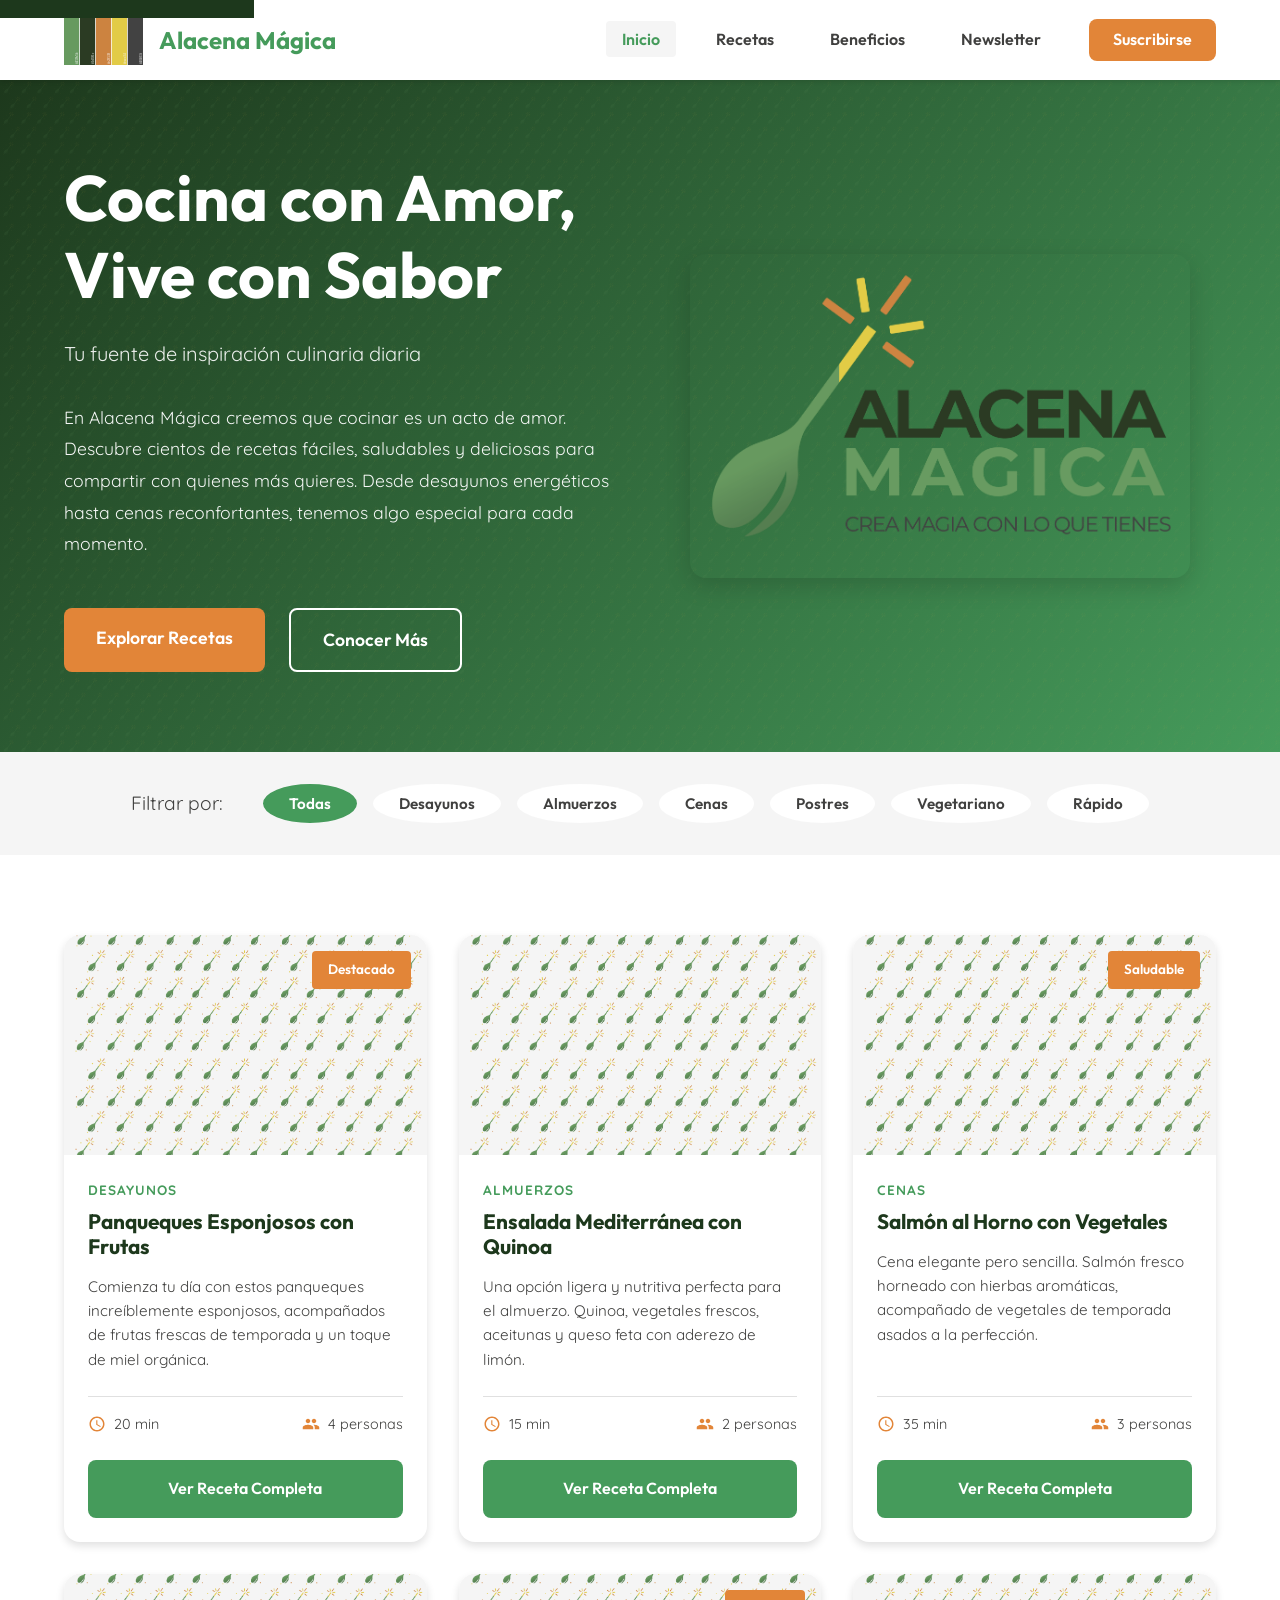
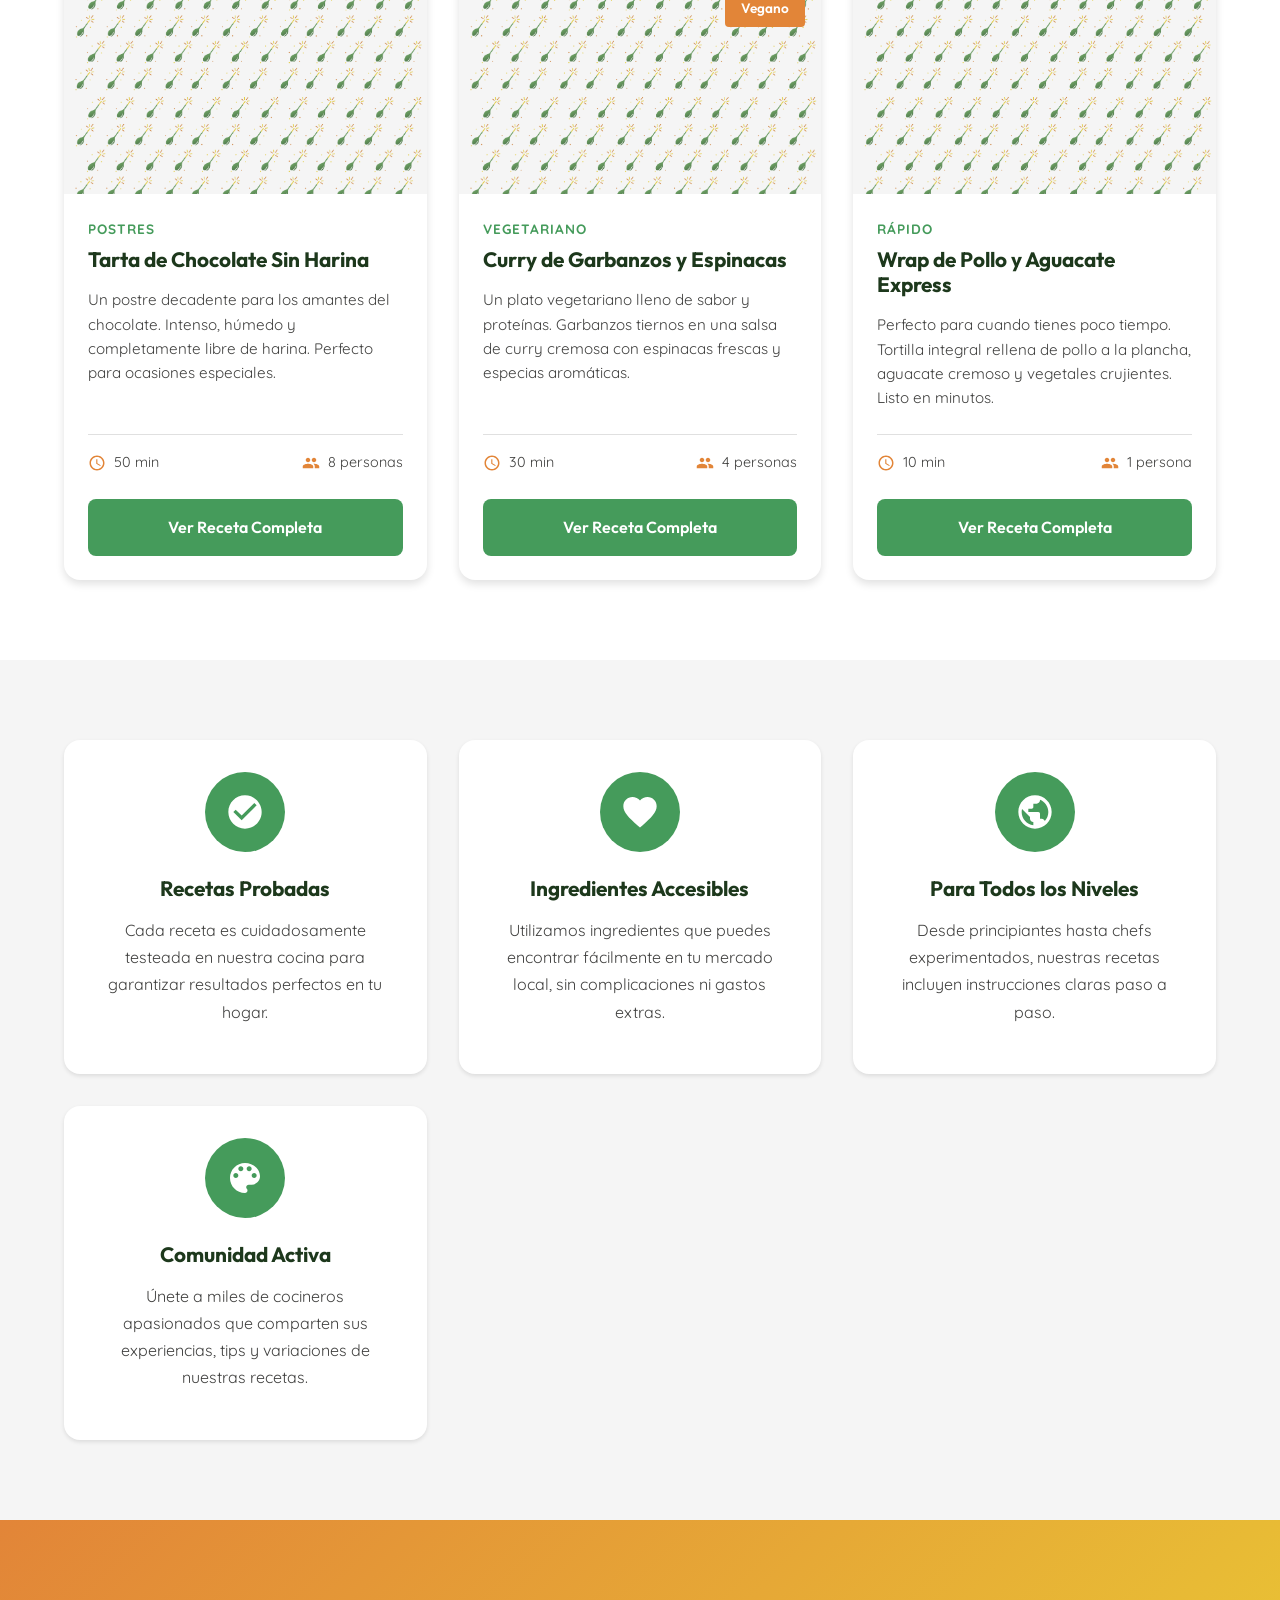
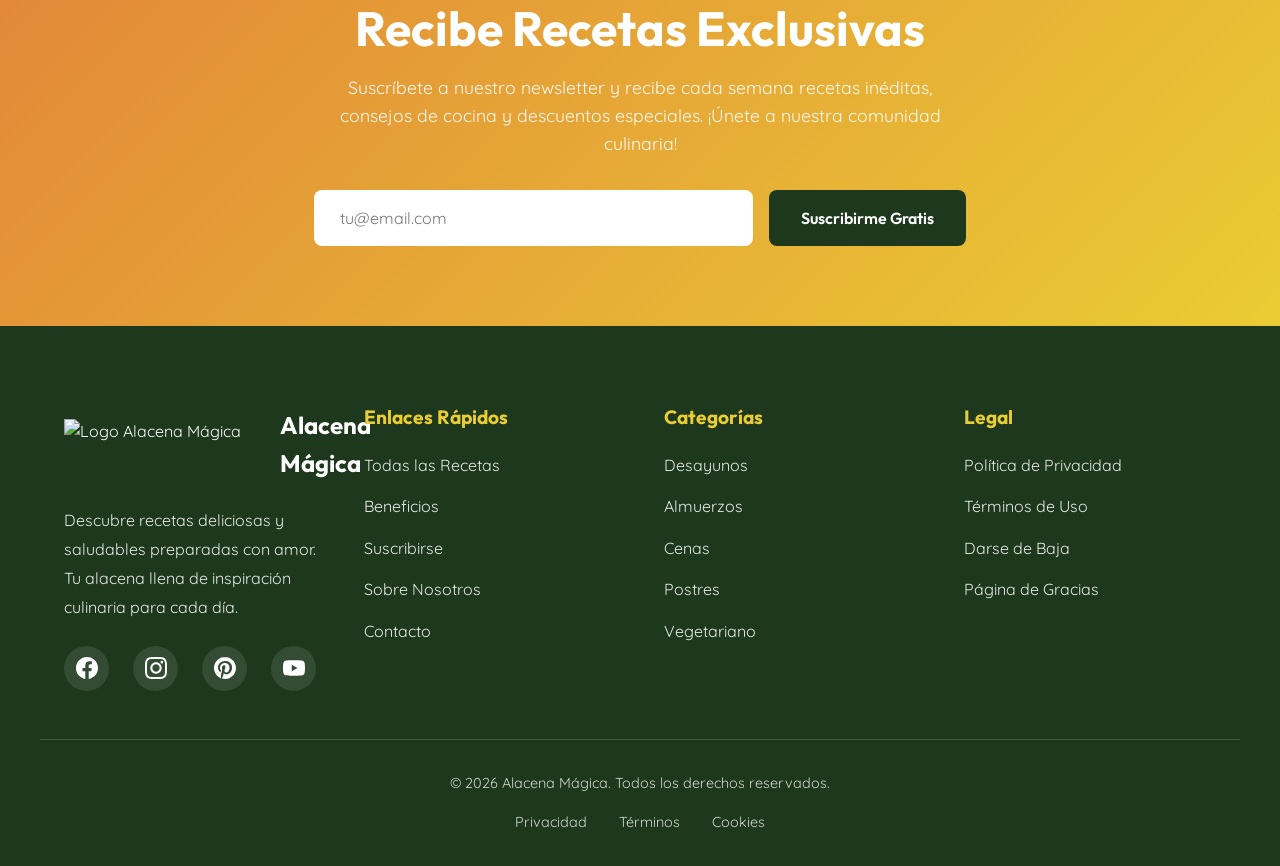
==== Proyecto-Alacena/index.html @ f0a2ccad "Title: Initial project setup with header, footer, and core functionality Key features implemented: -" ====
<!DOCTYPE html>
<html lang="es">
<head>
  <meta charset="UTF-8">
  <meta name="viewport" content="width=device-width, initial-scale=1.0">
  <meta name="description" content="Alacena Mágica - Descubre recetas deliciosas y saludables para cada ocasión. Desayunos, almuerzos, cenas y postres preparados con amor.">
  <meta name="keywords" content="recetas, cocina, comida saludable, desayunos, almuerzos, cenas, postres, cocina casera">
  <meta name="author" content="Alacena Mágica">
  
  <!-- Open Graph / Social Media -->
  <meta property="og:type" content="website">
  <meta property="og:title" content="Alacena Mágica - Recetas Deliciosas y Saludables">
  <meta property="og:description" content="Descubre recetas deliciosas y saludables para cada ocasión.">
  <meta property="og:image" content="assets/logos/Alacena_Magica_Alacena_Magica_Logo_Color.png">
  <meta name="twitter:card" content="summary_large_image">
  
  <title>Alacena Mágica - Recetas Deliciosas y Saludables</title>
  
  <!-- Google Fonts -->
  <link rel="preconnect" href="https://fonts.googleapis.com">
  <link rel="preconnect" href="https://fonts.gstatic.com" crossorigin>
  <link href="https://fonts.googleapis.com/css2?family=Outfit:wght@400;600;700&family=Quicksand:wght@400;500;600;700&display=swap" rel="stylesheet">
  
  <!-- Styles -->
  <link rel="stylesheet" href="css/styles.css">
  
  <!-- Favicon -->
  <link rel="icon" type="image/svg+xml" href="assets/logos/Alacena_Magica_Logo.svg">
</head>
<body>
  <!-- Skip Link for Accessibility -->
  <a href="#main-content" class="skip-link">Saltar al contenido principal</a>
  
  <!-- Header Component (injected via JS) -->
  <div id="header-container"></div>
  
  <main id="main-content">
    <!-- Hero Section -->
    <section class="hero" aria-labelledby="hero-title">
      <div class="container hero__container">
        <div class="hero__content">
          <h1 id="hero-title" class="hero__title">Cocina con Amor, Vive con Sabor</h1>
          <p class="hero__subtitle">Tu fuente de inspiración culinaria diaria</p>
          <p class="hero__description">
            En Alacena Mágica creemos que cocinar es un acto de amor. Descubre cientos de recetas 
            fáciles, saludables y deliciosas para compartir con quienes más quieres. Desde desayunos 
            energéticos hasta cenas reconfortantes, tenemos algo especial para cada momento.
          </p>
          <div class="hero__buttons">
            <a href="#recetas" class="hero__btn hero__btn--primary">Explorar Recetas</a>
            <a href="#beneficios" class="hero__btn hero__btn--secondary">Conocer Más</a>
          </div>
        </div>
        <div class="hero__image">
          <img src="assets/logos/Alacena_Magica_Alacena_Magica_Logo_Color.png" alt="Deliciosos platos preparados con ingredientes frescos" width="500" height="400" loading="eager">
        </div>
      </div>
    </section>
    
    <!-- Filters Section -->
    <section class="filters" aria-labelledby="filters-title">
      <div class="container filters__container">
        <span id="filters-title" class="filters__title">Filtrar por:</span>
        <div class="filters__list" role="tablist" aria-label="Filtros de categorías de recetas">
          <button class="filters__btn filters__btn--active" data-filter="todas" role="tab" aria-selected="true">Todas</button>
          <button class="filters__btn" data-filter="desayunos" role="tab" aria-selected="false">Desayunos</button>
          <button class="filters__btn" data-filter="almuerzos" role="tab" aria-selected="false">Almuerzos</button>
          <button class="filters__btn" data-filter="cenas" role="tab" aria-selected="false">Cenas</button>
          <button class="filters__btn" data-filter="postres" role="tab" aria-selected="false">Postres</button>
          <button class="filters__btn" data-filter="vegetariano" role="tab" aria-selected="false">Vegetariano</button>
          <button class="filters__btn" data-filter="rapido" role="tab" aria-selected="false">Rápido</button>
        </div>
      </div>
    </section>
    
    <!-- Recipes Grid -->
    <section id="recetas" class="recipes section" aria-labelledby="recipes-title">
      <div class="container">
        <h2 id="recipes-title" class="sr-only">Recetas Destacadas</h2>
        <div class="recipes__container" role="feed" aria-label="Lista de recetas">
          
          <!-- Recipe Card 1 -->
          <article class="recipe-card" data-category="desayunos" aria-labelledby="recipe-1-title">
            <div class="recipe-card__image">
              <img src="assets/logos/Alacena_Magica_Pattern.png" alt="Panqueques esponjosos con frutas frescas y miel" loading="lazy" width="400" height="300">
              <span class="recipe-card__badge">Destacado</span>
            </div>
            <div class="recipe-card__content">
              <span class="recipe-card__category">Desayunos</span>
              <h3 id="recipe-1-title" class="recipe-card__title">Panqueques Esponjosos con Frutas</h3>
              <p class="recipe-card__description">
                Comienza tu día con estos panqueques increíblemente esponjosos, acompañados de frutas 
                frescas de temporada y un toque de miel orgánica.
              </p>
              <div class="recipe-card__meta">
                <span class="recipe-card__time">
                  <svg viewBox="0 0 24 24" aria-hidden="true"><path d="M11.99 2C6.47 2 2 6.48 2 12s4.47 10 9.99 10C17.52 22 22 17.52 22 12S17.52 2 11.99 2zM12 20c-4.42 0-8-3.58-8-8s3.58-8 8-8 8 3.58 8 8-3.58 8-8 8zm.5-13H11v6l5.25 3.15.75-1.23-4.5-2.67z"/></svg>
                  20 min
                </span>
                <span class="recipe-card__servings">
                  <svg viewBox="0 0 24 24" aria-hidden="true"><path d="M16 11c1.66 0 2.99-1.34 2.99-3S17.66 5 16 5c-1.66 0-3 1.34-3 3s1.34 3 3 3zm-8 0c1.66 0 2.99-1.34 2.99-3S9.66 5 8 5C6.34 5 5 6.34 5 8s1.34 3 3 3zm0 2c-2.33 0-7 1.17-7 3.5V19h14v-2.5c0-2.33-4.67-3.5-7-3.5zm8 0c-.29 0-.62.02-.97.05 1.16.84 1.97 1.97 1.97 3.45V19h6v-2.5c0-2.33-4.67-3.5-7-3.5z"/></svg>
                  4 personas
                </span>
              </div>
              <a href="#" class="recipe-card__link">Ver Receta Completa</a>
            </div>
          </article>
          
          <!-- Recipe Card 2 -->
          <article class="recipe-card" data-category="almuerzos" aria-labelledby="recipe-2-title">
            <div class="recipe-card__image">
              <img src="assets/logos/Alacena_Magica_Pattern.png" alt="Ensalada mediterránea fresca con quinoa" loading="lazy" width="400" height="300">
            </div>
            <div class="recipe-card__content">
              <span class="recipe-card__category">Almuerzos</span>
              <h3 id="recipe-2-title" class="recipe-card__title">Ensalada Mediterránea con Quinoa</h3>
              <p class="recipe-card__description">
                Una opción ligera y nutritiva perfecta para el almuerzo. Quinoa, vegetales frescos, 
                aceitunas y queso feta con aderezo de limón.
              </p>
              <div class="recipe-card__meta">
                <span class="recipe-card__time">
                  <svg viewBox="0 0 24 24" aria-hidden="true"><path d="M11.99 2C6.47 2 2 6.48 2 12s4.47 10 9.99 10C17.52 22 22 17.52 22 12S17.52 2 11.99 2zM12 20c-4.42 0-8-3.58-8-8s3.58-8 8-8 8 3.58 8 8-3.58 8-8 8zm.5-13H11v6l5.25 3.15.75-1.23-4.5-2.67z"/></svg>
                  15 min
                </span>
                <span class="recipe-card__servings">
                  <svg viewBox="0 0 24 24" aria-hidden="true"><path d="M16 11c1.66 0 2.99-1.34 2.99-3S17.66 5 16 5c-1.66 0-3 1.34-3 3s1.34 3 3 3zm-8 0c1.66 0 2.99-1.34 2.99-3S9.66 5 8 5C6.34 5 5 6.34 5 8s1.34 3 3 3zm0 2c-2.33 0-7 1.17-7 3.5V19h14v-2.5c0-2.33-4.67-3.5-7-3.5zm8 0c-.29 0-.62.02-.97.05 1.16.84 1.97 1.97 1.97 3.45V19h6v-2.5c0-2.33-4.67-3.5-7-3.5z"/></svg>
                  2 personas
                </span>
              </div>
              <a href="#" class="recipe-card__link">Ver Receta Completa</a>
            </div>
          </article>
          
          <!-- Recipe Card 3 -->
          <article class="recipe-card" data-category="cenas" aria-labelledby="recipe-3-title">
            <div class="recipe-card__image">
              <img src="assets/logos/Alacena_Magica_Pattern.png" alt="Salmón al horno con vegetales asados" loading="lazy" width="400" height="300">
              <span class="recipe-card__badge">Saludable</span>
            </div>
            <div class="recipe-card__content">
              <span class="recipe-card__category">Cenas</span>
              <h3 id="recipe-3-title" class="recipe-card__title">Salmón al Horno con Vegetales</h3>
              <p class="recipe-card__description">
                Cena elegante pero sencilla. Salmón fresco horneado con hierbas aromáticas, 
                acompañado de vegetales de temporada asados a la perfección.
              </p>
              <div class="recipe-card__meta">
                <span class="recipe-card__time">
                  <svg viewBox="0 0 24 24" aria-hidden="true"><path d="M11.99 2C6.47 2 2 6.48 2 12s4.47 10 9.99 10C17.52 22 22 17.52 22 12S17.52 2 11.99 2zM12 20c-4.42 0-8-3.58-8-8s3.58-8 8-8 8 3.58 8 8-3.58 8-8 8zm.5-13H11v6l5.25 3.15.75-1.23-4.5-2.67z"/></svg>
                  35 min
                </span>
                <span class="recipe-card__servings">
                  <svg viewBox="0 0 24 24" aria-hidden="true"><path d="M16 11c1.66 0 2.99-1.34 2.99-3S17.66 5 16 5c-1.66 0-3 1.34-3 3s1.34 3 3 3zm-8 0c1.66 0 2.99-1.34 2.99-3S9.66 5 8 5C6.34 5 5 6.34 5 8s1.34 3 3 3zm0 2c-2.33 0-7 1.17-7 3.5V19h14v-2.5c0-2.33-4.67-3.5-7-3.5zm8 0c-.29 0-.62.02-.97.05 1.16.84 1.97 1.97 1.97 3.45V19h6v-2.5c0-2.33-4.67-3.5-7-3.5z"/></svg>
                  3 personas
                </span>
              </div>
              <a href="#" class="recipe-card__link">Ver Receta Completa</a>
            </div>
          </article>
          
          <!-- Recipe Card 4 -->
          <article class="recipe-card" data-category="postres" aria-labelledby="recipe-4-title">
            <div class="recipe-card__image">
              <img src="assets/logos/Alacena_Magica_Pattern.png" alt="Tarta de chocolate sin harina" loading="lazy" width="400" height="300">
            </div>
            <div class="recipe-card__content">
              <span class="recipe-card__category">Postres</span>
              <h3 id="recipe-4-title" class="recipe-card__title">Tarta de Chocolate Sin Harina</h3>
              <p class="recipe-card__description">
                Un postre decadente para los amantes del chocolate. Intenso, húmedo y completamente 
                libre de harina. Perfecto para ocasiones especiales.
              </p>
              <div class="recipe-card__meta">
                <span class="recipe-card__time">
                  <svg viewBox="0 0 24 24" aria-hidden="true"><path d="M11.99 2C6.47 2 2 6.48 2 12s4.47 10 9.99 10C17.52 22 22 17.52 22 12S17.52 2 11.99 2zM12 20c-4.42 0-8-3.58-8-8s3.58-8 8-8 8 3.58 8 8-3.58 8-8 8zm.5-13H11v6l5.25 3.15.75-1.23-4.5-2.67z"/></svg>
                  50 min
                </span>
                <span class="recipe-card__servings">
                  <svg viewBox="0 0 24 24" aria-hidden="true"><path d="M16 11c1.66 0 2.99-1.34 2.99-3S17.66 5 16 5c-1.66 0-3 1.34-3 3s1.34 3 3 3zm-8 0c1.66 0 2.99-1.34 2.99-3S9.66 5 8 5C6.34 5 5 6.34 5 8s1.34 3 3 3zm0 2c-2.33 0-7 1.17-7 3.5V19h14v-2.5c0-2.33-4.67-3.5-7-3.5zm8 0c-.29 0-.62.02-.97.05 1.16.84 1.97 1.97 1.97 3.45V19h6v-2.5c0-2.33-4.67-3.5-7-3.5z"/></svg>
                  8 personas
                </span>
              </div>
              <a href="#" class="recipe-card__link">Ver Receta Completa</a>
            </div>
          </article>
          
          <!-- Recipe Card 5 -->
          <article class="recipe-card" data-category="vegetariano" aria-labelledby="recipe-5-title">
            <div class="recipe-card__image">
              <img src="assets/logos/Alacena_Magica_Pattern.png" alt="Curry de garbanzos y espinacas" loading="lazy" width="400" height="300">
              <span class="recipe-card__badge">Vegano</span>
            </div>
            <div class="recipe-card__content">
              <span class="recipe-card__category">Vegetariano</span>
              <h3 id="recipe-5-title" class="recipe-card__title">Curry de Garbanzos y Espinacas</h3>
              <p class="recipe-card__description">
                Un plato vegetariano lleno de sabor y proteínas. Garbanzos tiernos en una salsa 
                de curry cremosa con espinacas frescas y especias aromáticas.
              </p>
              <div class="recipe-card__meta">
                <span class="recipe-card__time">
                  <svg viewBox="0 0 24 24" aria-hidden="true"><path d="M11.99 2C6.47 2 2 6.48 2 12s4.47 10 9.99 10C17.52 22 22 17.52 22 12S17.52 2 11.99 2zM12 20c-4.42 0-8-3.58-8-8s3.58-8 8-8 8 3.58 8 8-3.58 8-8 8zm.5-13H11v6l5.25 3.15.75-1.23-4.5-2.67z"/></svg>
                  30 min
                </span>
                <span class="recipe-card__servings">
                  <svg viewBox="0 0 24 24" aria-hidden="true"><path d="M16 11c1.66 0 2.99-1.34 2.99-3S17.66 5 16 5c-1.66 0-3 1.34-3 3s1.34 3 3 3zm-8 0c1.66 0 2.99-1.34 2.99-3S9.66 5 8 5C6.34 5 5 6.34 5 8s1.34 3 3 3zm0 2c-2.33 0-7 1.17-7 3.5V19h14v-2.5c0-2.33-4.67-3.5-7-3.5zm8 0c-.29 0-.62.02-.97.05 1.16.84 1.97 1.97 1.97 3.45V19h6v-2.5c0-2.33-4.67-3.5-7-3.5z"/></svg>
                  4 personas
                </span>
              </div>
              <a href="#" class="recipe-card__link">Ver Receta Completa</a>
            </div>
          </article>
          
          <!-- Recipe Card 6 -->
          <article class="recipe-card" data-category="rapido" aria-labelledby="recipe-6-title">
            <div class="recipe-card__image">
              <img src="assets/logos/Alacena_Magica_Pattern.png" alt="Wrap de pollo y aguacate express" loading="lazy" width="400" height="300">
            </div>
            <div class="recipe-card__content">
              <span class="recipe-card__category">Rápido</span>
              <h3 id="recipe-6-title" class="recipe-card__title">Wrap de Pollo y Aguacate Express</h3>
              <p class="recipe-card__description">
                Perfecto para cuando tienes poco tiempo. Tortilla integral rellena de pollo a la 
                plancha, aguacate cremoso y vegetales crujientes. Listo en minutos.
              </p>
              <div class="recipe-card__meta">
                <span class="recipe-card__time">
                  <svg viewBox="0 0 24 24" aria-hidden="true"><path d="M11.99 2C6.47 2 2 6.48 2 12s4.47 10 9.99 10C17.52 22 22 17.52 22 12S17.52 2 11.99 2zM12 20c-4.42 0-8-3.58-8-8s3.58-8 8-8 8 3.58 8 8-3.58 8-8 8zm.5-13H11v6l5.25 3.15.75-1.23-4.5-2.67z"/></svg>
                  10 min
                </span>
                <span class="recipe-card__servings">
                  <svg viewBox="0 0 24 24" aria-hidden="true"><path d="M16 11c1.66 0 2.99-1.34 2.99-3S17.66 5 16 5c-1.66 0-3 1.34-3 3s1.34 3 3 3zm-8 0c1.66 0 2.99-1.34 2.99-3S9.66 5 8 5C6.34 5 5 6.34 5 8s1.34 3 3 3zm0 2c-2.33 0-7 1.17-7 3.5V19h14v-2.5c0-2.33-4.67-3.5-7-3.5zm8 0c-.29 0-.62.02-.97.05 1.16.84 1.97 1.97 1.97 3.45V19h6v-2.5c0-2.33-4.67-3.5-7-3.5z"/></svg>
                  1 persona
                </span>
              </div>
              <a href="#" class="recipe-card__link">Ver Receta Completa</a>
            </div>
          </article>
          
        </div>
      </div>
    </section>
    
    <!-- Features Section -->
    <section id="beneficios" class="features section" aria-labelledby="features-title">
      <div class="container">
        <h2 id="features-title" class="sr-only">Por Qué Elegir Alacena Mágica</h2>
        <div class="features__container">
          
          <!-- Feature 1 -->
          <div class="feature-card">
            <div class="feature-card__icon">
              <svg viewBox="0 0 24 24" aria-hidden="true"><path d="M12 2C6.48 2 2 6.48 2 12s4.48 10 10 10 10-4.48 10-10S17.52 2 12 2zm-2 15l-5-5 1.41-1.41L10 14.17l7.59-7.59L19 8l-9 9z"/></svg>
            </div>
            <h3 class="feature-card__title">Recetas Probadas</h3>
            <p class="feature-card__description">
              Cada receta es cuidadosamente testeada en nuestra cocina para garantizar resultados 
              perfectos en tu hogar.
            </p>
          </div>
          
          <!-- Feature 2 -->
          <div class="feature-card">
            <div class="feature-card__icon">
              <svg viewBox="0 0 24 24" aria-hidden="true"><path d="M12 21.35l-1.45-1.32C5.4 15.36 2 12.28 2 8.5 2 5.42 4.42 3 7.5 3c1.74 0 3.41.81 4.5 2.09C13.09 3.81 14.76 3 16.5 3 19.58 3 22 5.42 22 8.5c0 3.78-3.4 6.86-8.55 11.54L12 21.35z"/></svg>
            </div>
            <h3 class="feature-card__title">Ingredientes Accesibles</h3>
            <p class="feature-card__description">
              Utilizamos ingredientes que puedes encontrar fácilmente en tu mercado local, sin 
              complicaciones ni gastos extras.
            </p>
          </div>
          
          <!-- Feature 3 -->
          <div class="feature-card">
            <div class="feature-card__icon">
              <svg viewBox="0 0 24 24" aria-hidden="true"><path d="M12 2C6.48 2 2 6.48 2 12s4.48 10 10 10 10-4.48 10-10S17.52 2 12 2zm-1 17.93c-3.95-.49-7-3.85-7-7.93 0-.62.08-1.21.21-1.79L9 15v1c0 1.1.9 2 2 2v1.93zm6.9-2.54c-.26-.81-1-1.39-1.9-1.39h-1v-3c0-.55-.45-1-1-1H8v-2h2c.55 0 1-.45 1-1V7h2c1.1 0 2-.9 2-2v-.41c2.93 1.19 5 4.06 5 7.41 0 2.08-.8 3.97-2.1 5.39z"/></svg>
            </div>
            <h3 class="feature-card__title">Para Todos los Niveles</h3>
            <p class="feature-card__description">
              Desde principiantes hasta chefs experimentados, nuestras recetas incluyen instrucciones 
              claras paso a paso.
            </p>
          </div>
          
          <!-- Feature 4 -->
          <div class="feature-card">
            <div class="feature-card__icon">
              <svg viewBox="0 0 24 24" aria-hidden="true"><path d="M12 3c-4.97 0-9 4.03-9 9s4.03 9 9 9c.83 0 1.5-.67 1.5-1.5 0-.39-.15-.74-.39-1.01-.23-.26-.38-.61-.38-.99 0-.83.67-1.5 1.5-1.5H16c2.76 0 5-2.24 5-5 0-4.42-4.03-8-9-8zm-5.5 9c-.83 0-1.5-.67-1.5-1.5S5.67 9 6.5 9 8 9.67 8 10.5 7.33 12 6.5 12zm3-4C8.67 8 8 7.33 8 6.5S8.67 5 9.5 5s1.5.67 1.5 1.5S10.33 8 9.5 8zm5 0c-.83 0-1.5-.67-1.5-1.5S13.67 5 14.5 5s1.5.67 1.5 1.5S15.33 8 14.5 8zm3 4c-.83 0-1.5-.67-1.5-1.5S16.67 9 17.5 9s1.5.67 1.5 1.5-.67 1.5-1.5 1.5z"/></svg>
            </div>
            <h3 class="feature-card__title">Comunidad Activa</h3>
            <p class="feature-card__description">
              Únete a miles de cocineros apasionados que comparten sus experiencias, tips y 
              variaciones de nuestras recetas.
            </p>
          </div>
          
        </div>
      </div>
    </section>
    
    <!-- Newsletter Section -->
    <section id="newsletter" class="newsletter section" aria-labelledby="newsletter-title">
      <div class="container newsletter__container">
        <h2 id="newsletter-title" class="newsletter__title">Recibe Recetas Exclusivas</h2>
        <p class="newsletter__description">
          Suscríbete a nuestro newsletter y recibe cada semana recetas inéditas, consejos de cocina 
          y descuentos especiales. ¡Únete a nuestra comunidad culinaria!
        </p>
        <form class="newsletter__form" action="#" method="POST" novalidate>
          <label for="newsletter-email" class="sr-only">Correo electrónico</label>
          <input 
            type="email" 
            id="newsletter-email" 
            class="newsletter__input" 
            placeholder="tu@email.com" 
            required
            autocomplete="email"
            aria-required="true"
          >
          <button type="submit" class="newsletter__submit">Suscribirme Gratis</button>
        </form>
      </div>
    </section>
  </main>
  
  <!-- Footer Component (injected via JS) -->
  <div id="footer-container"></div>
  
  <!-- Scripts -->
  <script src="components/header.js"></script>
  <script src="components/footer.js"></script>
  <script src="js/main.js"></script>
  
  <!-- Inline script to render components -->
  <script>
    // Render Header
    document.getElementById('header-container').innerHTML = Header.render();
    
    // Render Footer
    document.getElementById('footer-container').innerHTML = Footer.render();
  </script>
</body>
</html>
---- Proyecto-Alacena/css/styles.css ----
/* ========================================
   ALACENA MÁGICA - ESTILOS PRINCIPALES
   Arquitectura CSS Modular y Escalable
   ======================================== */

/* ========================================
   1. VARIABLES CSS (Design Tokens)
   ======================================== */
:root {
  /* Paleta de Colores */
  --color-verde-marca: #459b5b;
  --color-verde-oscuro: #1d381c;
  --color-terracotta: #e28538;
  --color-amarillo: #eacc34;
  --color-dark-grey: #40403f;
  --color-blanco: #ffffff;
  --color-gris-claro: #f5f5f5;
  --color-gris-medio: #e0e0e0;
  
  /* Tipografías */
  --font-display: 'Outfit', sans-serif;
  --font-body: 'Quicksand', sans-serif;
  
  /* Espaciado */
  --spacing-xs: 0.5rem;
  --spacing-sm: 1rem;
  --spacing-md: 1.5rem;
  --spacing-lg: 2rem;
  --spacing-xl: 3rem;
  --spacing-xxl: 5rem;
  
  /* Bordes */
  --border-radius-sm: 4px;
  --border-radius-md: 8px;
  --border-radius-lg: 16px;
  --border-radius-full: 50%;
  
  /* Sombras */
  --shadow-sm: 0 2px 4px rgba(0, 0, 0, 0.1);
  --shadow-md: 0 4px 8px rgba(0, 0, 0, 0.12);
  --shadow-lg: 0 8px 24px rgba(0, 0, 0, 0.15);
  
  /* Transiciones */
  --transition-fast: 0.2s ease;
  --transition-normal: 0.3s ease;
  --transition-slow: 0.5s ease;
  
  /* Layout */
  --container-max-width: 1200px;
  --header-height: 80px;
}

/* ========================================
   2. RESET Y BASE
   ======================================== */
*, *::before, *::after {
  margin: 0;
  padding: 0;
  box-sizing: border-box;
}

html {
  font-size: 16px;
  scroll-behavior: smooth;
}

body {
  font-family: var(--font-body);
  color: var(--color-dark-grey);
  background-color: var(--color-blanco);
  line-height: 1.6;
  min-height: 100vh;
  display: flex;
  flex-direction: column;
}

img {
  max-width: 100%;
  height: auto;
  display: block;
}

a {
  text-decoration: none;
  color: inherit;
  transition: color var(--transition-fast);
}

ul, ol {
  list-style: none;
}

button {
  font-family: inherit;
  cursor: pointer;
  border: none;
  background: none;
}

/* ========================================
   3. TIPOGRAFÍA
   ======================================== */
h1, h2, h3, h4, h5, h6 {
  font-family: var(--font-display);
  font-weight: 700;
  line-height: 1.2;
  color: var(--color-verde-oscuro);
}

h1 { font-size: clamp(2.5rem, 5vw, 4rem); }
h2 { font-size: clamp(2rem, 4vw, 3rem); }
h3 { font-size: clamp(1.5rem, 3vw, 2rem); }
h4 { font-size: clamp(1.25rem, 2vw, 1.5rem); }

p {
  margin-bottom: var(--spacing-sm);
}

/* ========================================
   4. LAYOUT UTILITIES
   ======================================== */
.container {
  width: 100%;
  max-width: var(--container-max-width);
  margin: 0 auto;
  padding: 0 var(--spacing-md);
}

.section {
  padding: var(--spacing-xxl) 0;
}

/* ========================================
   5. HEADER
   ======================================== */
.header {
  position: fixed;
  top: 0;
  left: 0;
  width: 100%;
  height: var(--header-height);
  background-color: var(--color-blanco);
  box-shadow: var(--shadow-sm);
  z-index: 1000;
  display: flex;
  align-items: center;
}

.header__container {
  display: flex;
  justify-content: space-between;
  align-items: center;
  width: 100%;
  max-width: var(--container-max-width);
  margin: 0 auto;
  padding: 0 var(--spacing-md);
}

.header__logo {
  display: flex;
  align-items: center;
  gap: var(--spacing-sm);
}

.header__logo img {
  height: 50px;
  width: auto;
}

.header__logo span {
  font-family: var(--font-display);
  font-size: 1.5rem;
  font-weight: 700;
  color: var(--color-verde-marca);
}

.header__nav {
  display: flex;
  align-items: center;
  gap: var(--spacing-lg);
}

.header__menu {
  display: flex;
  gap: var(--spacing-md);
}

.header__link {
  font-family: var(--font-display);
  font-weight: 600;
  color: var(--color-dark-grey);
  padding: var(--spacing-xs) var(--spacing-sm);
  border-radius: var(--border-radius-sm);
  transition: all var(--transition-fast);
}

.header__link:hover,
.header__link--active {
  color: var(--color-verde-marca);
  background-color: var(--color-gris-claro);
}

.header__cta {
  background-color: var(--color-terracotta);
  color: var(--color-blanco);
  padding: var(--spacing-xs) var(--spacing-md);
  border-radius: var(--border-radius-md);
  font-family: var(--font-display);
  font-weight: 600;
  transition: all var(--transition-fast);
}

.header__cta:hover {
  background-color: var(--color-verde-oscuro);
  transform: translateY(-2px);
  box-shadow: var(--shadow-md);
}

.header__toggle {
  display: none;
  flex-direction: column;
  gap: 5px;
  padding: var(--spacing-xs);
}

.header__toggle span {
  display: block;
  width: 25px;
  height: 3px;
  background-color: var(--color-dark-grey);
  border-radius: 2px;
  transition: all var(--transition-fast);
}

/* Mobile Menu */
@media (max-width: 768px) {
  .header__toggle {
    display: flex;
  }
  
  .header__nav {
    position: fixed;
    top: var(--header-height);
    left: -100%;
    width: 100%;
    height: calc(100vh - var(--header-height));
    background-color: var(--color-blanco);
    flex-direction: column;
    justify-content: flex-start;
    padding: var(--spacing-lg);
    gap: var(--spacing-lg);
    transition: left var(--transition-normal);
  }
  
  .header__nav--active {
    left: 0;
  }
  
  .header__menu {
    flex-direction: column;
    width: 100%;
    text-align: center;
  }
  
  .header__toggle--active span:nth-child(1) {
    transform: rotate(45deg) translate(5px, 5px);
  }
  
  .header__toggle--active span:nth-child(2) {
    opacity: 0;
  }
  
  .header__toggle--active span:nth-child(3) {
    transform: rotate(-45deg) translate(7px, -6px);
  }
}

/* ========================================
   6. HERO SECTION
   ======================================== */
.hero {
  margin-top: var(--header-height);
  background: linear-gradient(135deg, var(--color-verde-oscuro) 0%, var(--color-verde-marca) 100%);
  color: var(--color-blanco);
  padding: var(--spacing-xxl) 0;
  position: relative;
  overflow: hidden;
}

.hero::before {
  content: '';
  position: absolute;
  top: 0;
  left: 0;
  width: 100%;
  height: 100%;
  background-image: url('../assets/logos/Alacena_Magica_Pattern.svg');
  background-size: 200px;
  opacity: 0.1;
  pointer-events: none;
}

.hero__container {
  position: relative;
  z-index: 1;
  display: grid;
  grid-template-columns: 1fr 1fr;
  gap: var(--spacing-xl);
  align-items: center;
}

.hero__content {
  max-width: 600px;
}

.hero__title {
  color: var(--color-blanco);
  margin-bottom: var(--spacing-md);
}

.hero__subtitle {
  font-size: 1.25rem;
  margin-bottom: var(--spacing-lg);
  opacity: 0.9;
}

.hero__description {
  font-size: 1.1rem;
  margin-bottom: var(--spacing-xl);
  line-height: 1.8;
  opacity: 0.95;
}

.hero__buttons {
  display: flex;
  gap: var(--spacing-md);
  flex-wrap: wrap;
}

.hero__btn {
  display: inline-block;
  padding: var(--spacing-sm) var(--spacing-lg);
  border-radius: var(--border-radius-md);
  font-family: var(--font-display);
  font-weight: 600;
  font-size: 1.1rem;
  transition: all var(--transition-fast);
}

.hero__btn--primary {
  background-color: var(--color-terracotta);
  color: var(--color-blanco);
}

.hero__btn--primary:hover {
  background-color: var(--color-amarillo);
  color: var(--color-dark-grey);
  transform: translateY(-3px);
  box-shadow: var(--shadow-lg);
}

.hero__btn--secondary {
  background-color: transparent;
  color: var(--color-blanco);
  border: 2px solid var(--color-blanco);
}

.hero__btn--secondary:hover {
  background-color: var(--color-blanco);
  color: var(--color-verde-oscuro);
}

.hero__image {
  display: flex;
  justify-content: center;
  align-items: center;
}

.hero__image img {
  max-width: 100%;
  height: auto;
  border-radius: var(--border-radius-lg);
  box-shadow: var(--shadow-lg);
}

@media (max-width: 992px) {
  .hero__container {
    grid-template-columns: 1fr;
    text-align: center;
  }
  
  .hero__content {
    max-width: 100%;
  }
  
  .hero__buttons {
    justify-content: center;
  }
  
  .hero__image {
    order: -1;
  }
}

/* ========================================
   7. FILTER SECTION
   ======================================== */
.filters {
  background-color: var(--color-gris-claro);
  padding: var(--spacing-lg) 0;
}

.filters__container {
  display: flex;
  flex-wrap: wrap;
  gap: var(--spacing-sm);
  justify-content: center;
  align-items: center;
}

.filters__title {
  font-size: 1.2rem;
  color: var(--color-dark-grey);
  margin-right: var(--spacing-md);
}

.filters__list {
  display: flex;
  flex-wrap: wrap;
  gap: var(--spacing-sm);
}

.filters__btn {
  padding: var(--spacing-xs) var(--spacing-md);
  background-color: var(--color-blanco);
  color: var(--color-dark-grey);
  border-radius: var(--border-radius-full);
  font-family: var(--font-display);
  font-weight: 600;
  font-size: 0.95rem;
  transition: all var(--transition-fast);
  border: 2px solid transparent;
}

.filters__btn:hover,
.filters__btn--active {
  background-color: var(--color-verde-marca);
  color: var(--color-blanco);
  border-color: var(--color-verde-marca);
}

/* ========================================
   8. RECIPES GRID
   ======================================== */
.recipes {
  background-color: var(--color-blanco);
}

.recipes__container {
  display: grid;
  grid-template-columns: repeat(auto-fill, minmax(300px, 1fr));
  gap: var(--spacing-lg);
}

.recipe-card {
  background-color: var(--color-blanco);
  border-radius: var(--border-radius-lg);
  overflow: hidden;
  box-shadow: var(--shadow-md);
  transition: all var(--transition-normal);
  display: flex;
  flex-direction: column;
}

.recipe-card:hover {
  transform: translateY(-8px);
  box-shadow: var(--shadow-lg);
}

.recipe-card__image {
  position: relative;
  height: 220px;
  overflow: hidden;
  background-color: var(--color-gris-claro);
}

.recipe-card__image img {
  width: 100%;
  height: 100%;
  object-fit: cover;
  transition: transform var(--transition-slow);
}

.recipe-card:hover .recipe-card__image img {
  transform: scale(1.1);
}

.recipe-card__badge {
  position: absolute;
  top: var(--spacing-sm);
  right: var(--spacing-sm);
  background-color: var(--color-terracotta);
  color: var(--color-blanco);
  padding: var(--spacing-xs) var(--spacing-sm);
  border-radius: var(--border-radius-sm);
  font-size: 0.85rem;
  font-weight: 600;
  font-family: var(--font-display);
}

.recipe-card__content {
  padding: var(--spacing-md);
  flex-grow: 1;
  display: flex;
  flex-direction: column;
}

.recipe-card__category {
  color: var(--color-verde-marca);
  font-size: 0.85rem;
  font-weight: 700;
  text-transform: uppercase;
  letter-spacing: 1px;
  margin-bottom: var(--spacing-xs);
}

.recipe-card__title {
  font-size: 1.3rem;
  margin-bottom: var(--spacing-sm);
  color: var(--color-verde-oscuro);
}

.recipe-card__description {
  font-size: 0.95rem;
  color: var(--color-dark-grey);
  margin-bottom: var(--spacing-md);
  flex-grow: 1;
}

.recipe-card__meta {
  display: flex;
  justify-content: space-between;
  align-items: center;
  padding-top: var(--spacing-sm);
  border-top: 1px solid var(--color-gris-medio);
}

.recipe-card__time,
.recipe-card__servings {
  display: flex;
  align-items: center;
  gap: var(--spacing-xs);
  font-size: 0.9rem;
  color: var(--color-dark-grey);
}

.recipe-card__time svg,
.recipe-card__servings svg {
  width: 18px;
  height: 18px;
  fill: var(--color-terracotta);
}

.recipe-card__link {
  display: block;
  text-align: center;
  background-color: var(--color-verde-marca);
  color: var(--color-blanco);
  padding: var(--spacing-sm);
  border-radius: var(--border-radius-md);
  font-family: var(--font-display);
  font-weight: 600;
  margin-top: var(--spacing-md);
  transition: all var(--transition-fast);
}

.recipe-card__link:hover {
  background-color: var(--color-verde-oscuro);
}

/* ========================================
   9. FEATURES SECTION
   ======================================== */
.features {
  background-color: var(--color-gris-claro);
}

.features__container {
  display: grid;
  grid-template-columns: repeat(auto-fit, minmax(280px, 1fr));
  gap: var(--spacing-lg);
}

.feature-card {
  background-color: var(--color-blanco);
  padding: var(--spacing-lg);
  border-radius: var(--border-radius-lg);
  text-align: center;
  box-shadow: var(--shadow-sm);
  transition: all var(--transition-normal);
}

.feature-card:hover {
  transform: translateY(-5px);
  box-shadow: var(--shadow-md);
}

.feature-card__icon {
  width: 80px;
  height: 80px;
  margin: 0 auto var(--spacing-md);
  background-color: var(--color-verde-marca);
  border-radius: var(--border-radius-full);
  display: flex;
  align-items: center;
  justify-content: center;
}

.feature-card__icon svg {
  width: 40px;
  height: 40px;
  fill: var(--color-blanco);
}

.feature-card__title {
  font-size: 1.3rem;
  margin-bottom: var(--spacing-sm);
  color: var(--color-verde-oscuro);
}

.feature-card__description {
  color: var(--color-dark-grey);
  line-height: 1.7;
}

/* ========================================
   10. NEWSLETTER SECTION
   ======================================== */
.newsletter {
  background: linear-gradient(135deg, var(--color-terracotta) 0%, var(--color-amarillo) 100%);
  color: var(--color-blanco);
}

.newsletter__container {
  text-align: center;
  max-width: 700px;
  margin: 0 auto;
}

.newsletter__title {
  color: var(--color-blanco);
  margin-bottom: var(--spacing-sm);
}

.newsletter__description {
  font-size: 1.1rem;
  margin-bottom: var(--spacing-lg);
  opacity: 0.95;
}

.newsletter__form {
  display: flex;
  gap: var(--spacing-sm);
  flex-wrap: wrap;
  justify-content: center;
}

.newsletter__input {
  flex: 1;
  min-width: 280px;
  padding: var(--spacing-sm) var(--spacing-md);
  border: 2px solid transparent;
  border-radius: var(--border-radius-md);
  font-family: var(--font-body);
  font-size: 1rem;
  outline: none;
  transition: all var(--transition-fast);
}

.newsletter__input:focus {
  border-color: var(--color-verde-oscuro);
  box-shadow: 0 0 0 3px rgba(29, 56, 28, 0.2);
}

.newsletter__submit {
  background-color: var(--color-verde-oscuro);
  color: var(--color-blanco);
  padding: var(--spacing-sm) var(--spacing-lg);
  border-radius: var(--border-radius-md);
  font-family: var(--font-display);
  font-weight: 600;
  font-size: 1rem;
  transition: all var(--transition-fast);
}

.newsletter__submit:hover {
  background-color: var(--color-blanco);
  color: var(--color-terracotta);
  transform: translateY(-2px);
}

/* ========================================
   11. FOOTER
   ======================================== */
.footer {
  background-color: var(--color-verde-oscuro);
  color: var(--color-blanco);
  padding: var(--spacing-xxl) 0 var(--spacing-lg);
  margin-top: auto;
}

.footer__container {
  display: grid;
  grid-template-columns: repeat(auto-fit, minmax(250px, 1fr));
  gap: var(--spacing-xl);
  margin-bottom: var(--spacing-xl);
}

.footer__brand {
  display: flex;
  align-items: center;
  gap: var(--spacing-sm);
  margin-bottom: var(--spacing-md);
}

.footer__brand img {
  height: 50px;
  width: auto;
}

.footer__brand span {
  font-family: var(--font-display);
  font-size: 1.5rem;
  font-weight: 700;
  color: var(--color-blanco);
}

.footer__description {
  opacity: 0.9;
  line-height: 1.8;
}

.footer__title {
  color: var(--color-amarillo);
  font-size: 1.2rem;
  margin-bottom: var(--spacing-md);
}

.footer__links {
  display: flex;
  flex-direction: column;
  gap: var(--spacing-sm);
}

.footer__link {
  opacity: 0.9;
  transition: all var(--transition-fast);
  display: flex;
  align-items: center;
  gap: var(--spacing-xs);
}

.footer__link:hover {
  opacity: 1;
  color: var(--color-amarillo);
  transform: translateX(5px);
}

.footer__social {
  display: flex;
  gap: var(--spacing-md);
  margin-top: var(--spacing-md);
}

.footer__social-link {
  width: 45px;
  height: 45px;
  background-color: rgba(255, 255, 255, 0.1);
  border-radius: var(--border-radius-full);
  display: flex;
  align-items: center;
  justify-content: center;
  transition: all var(--transition-fast);
}

.footer__social-link:hover {
  background-color: var(--color-terracotta);
  transform: translateY(-3px);
}

.footer__social-link svg {
  width: 22px;
  height: 22px;
  fill: var(--color-blanco);
}

.footer__bottom {
  border-top: 1px solid rgba(255, 255, 255, 0.2);
  padding-top: var(--spacing-lg);
  text-align: center;
  opacity: 0.8;
  font-size: 0.9rem;
}

.footer__bottom-links {
  display: flex;
  justify-content: center;
  gap: var(--spacing-lg);
  margin-top: var(--spacing-sm);
  flex-wrap: wrap;
}

.footer__bottom-link {
  transition: color var(--transition-fast);
}

.footer__bottom-link:hover {
  color: var(--color-amarillo);
}

/* ========================================
   12. SUPPORT PAGES
   ======================================== */
.page-header {
  margin-top: var(--header-height);
  background-color: var(--color-gris-claro);
  padding: var(--spacing-xl) 0;
  text-align: center;
}

.page-header__title {
  color: var(--color-verde-oscuro);
  margin-bottom: var(--spacing-sm);
}

.page-header__subtitle {
  color: var(--color-dark-grey);
  font-size: 1.1rem;
  max-width: 600px;
  margin: 0 auto;
}

.page-content {
  padding: var(--spacing-xxl) 0;
  flex-grow: 1;
}

.page-content__container {
  max-width: 800px;
  margin: 0 auto;
}

.page-content__section {
  margin-bottom: var(--spacing-xl);
}

.page-content__section-title {
  color: var(--color-verde-marca);
  font-size: 1.5rem;
  margin-bottom: var(--spacing-md);
}

.page-content__text {
  line-height: 1.8;
  color: var(--color-dark-grey);
}

.page-content__list {
  list-style: disc;
  padding-left: var(--spacing-lg);
  margin-bottom: var(--spacing-md);
}

.page-content__list li {
  margin-bottom: var(--spacing-xs);
  line-height: 1.7;
}

/* Success Page */
.success-message {
  text-align: center;
  padding: var(--spacing-xxl) 0;
}

.success-message__icon {
  width: 100px;
  height: 100px;
  margin: 0 auto var(--spacing-lg);
  background-color: var(--color-verde-marca);
  border-radius: var(--border-radius-full);
  display: flex;
  align-items: center;
  justify-content: center;
}

.success-message__icon svg {
  width: 60px;
  height: 60px;
  fill: var(--color-blanco);
}

.success-message__title {
  color: var(--color-verde-oscuro);
  margin-bottom: var(--spacing-md);
}

.success-message__text {
  font-size: 1.1rem;
  color: var(--color-dark-grey);
  margin-bottom: var(--spacing-xl);
}

.success-message__btn {
  display: inline-block;
  background-color: var(--color-terracotta);
  color: var(--color-blanco);
  padding: var(--spacing-sm) var(--spacing-lg);
  border-radius: var(--border-radius-md);
  font-family: var(--font-display);
  font-weight: 600;
  transition: all var(--transition-fast);
}

.success-message__btn:hover {
  background-color: var(--color-verde-oscuro);
  transform: translateY(-2px);
}

/* ========================================
   13. RESPONSIVE UTILITIES
   ======================================== */
@media (max-width: 768px) {
  :root {
    --header-height: 70px;
  }
  
  .section {
    padding: var(--spacing-xl) 0;
  }
  
  h1 { font-size: 2.5rem; }
  h2 { font-size: 2rem; }
  h3 { font-size: 1.5rem; }
}

@media (max-width: 480px) {
  .container {
    padding: 0 var(--spacing-sm);
  }
  
  .hero__buttons {
    flex-direction: column;
  }
  
  .hero__btn {
    width: 100%;
    text-align: center;
  }
  
  .newsletter__form {
    flex-direction: column;
  }
  
  .newsletter__input {
    width: 100%;
  }
  
  .footer__bottom-links {
    flex-direction: column;
    gap: var(--spacing-sm);
  }
}

/* ========================================
   14. ACCESSIBILITY
   ======================================== */
@media (prefers-reduced-motion: reduce) {
  *, *::before, *::after {
    animation-duration: 0.01ms !important;
    animation-iteration-count: 1 !important;
    transition-duration: 0.01ms !important;
  }
  
  html {
    scroll-behavior: auto;
  }
}

.sr-only {
  position: absolute;
  width: 1px;
  height: 1px;
  padding: 0;
  margin: -1px;
  overflow: hidden;
  clip: rect(0, 0, 0, 0);
  white-space: nowrap;
  border: 0;
}

/* Focus visible for keyboard navigation */
:focus-visible {
  outline: 3px solid var(--color-terracotta);
  outline-offset: 2px;
}

/* Skip link for accessibility */
.skip-link {
  position: absolute;
  top: -40px;
  left: 0;
  background: var(--color-verde-oscuro);
  color: var(--color-blanco);
  padding: var(--spacing-sm) var(--spacing-md);
  z-index: 9999;
  transition: top var(--transition-fast);
}

.skip-link:focus {
  top: 0;
}
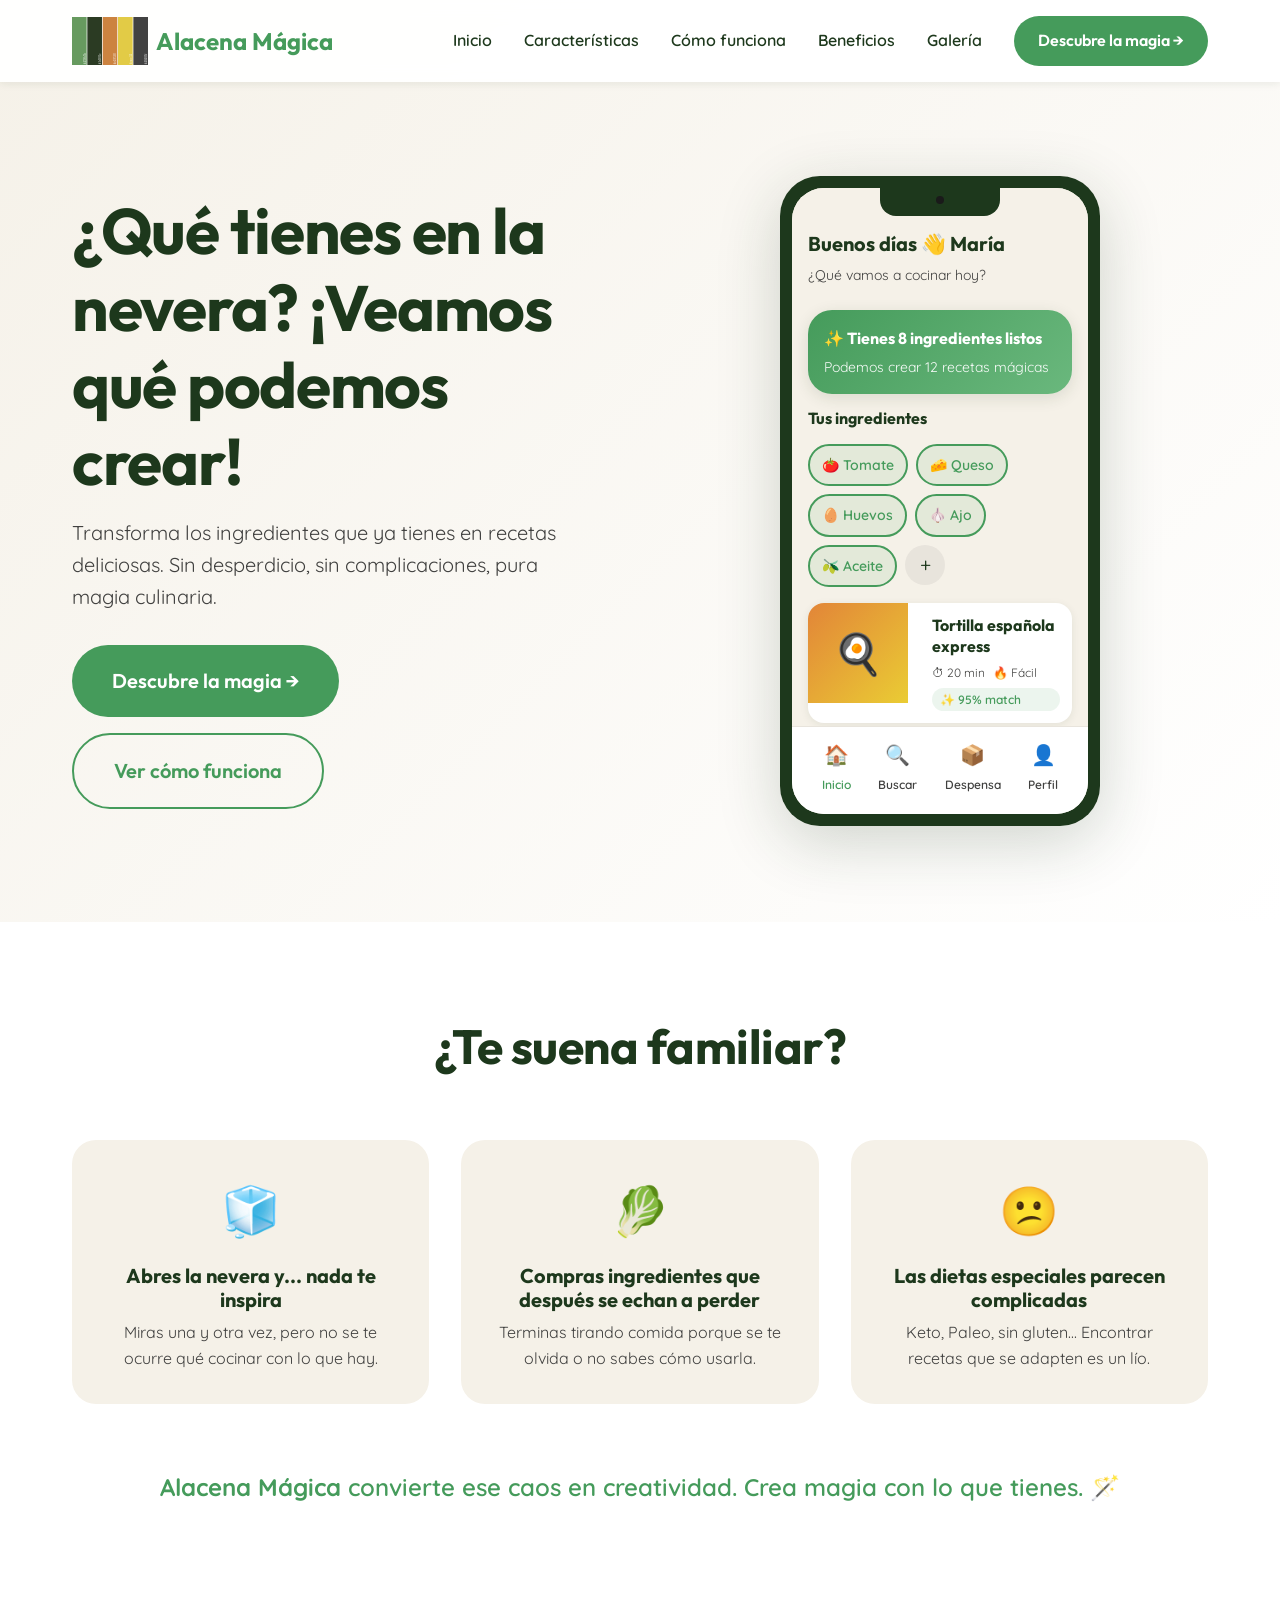
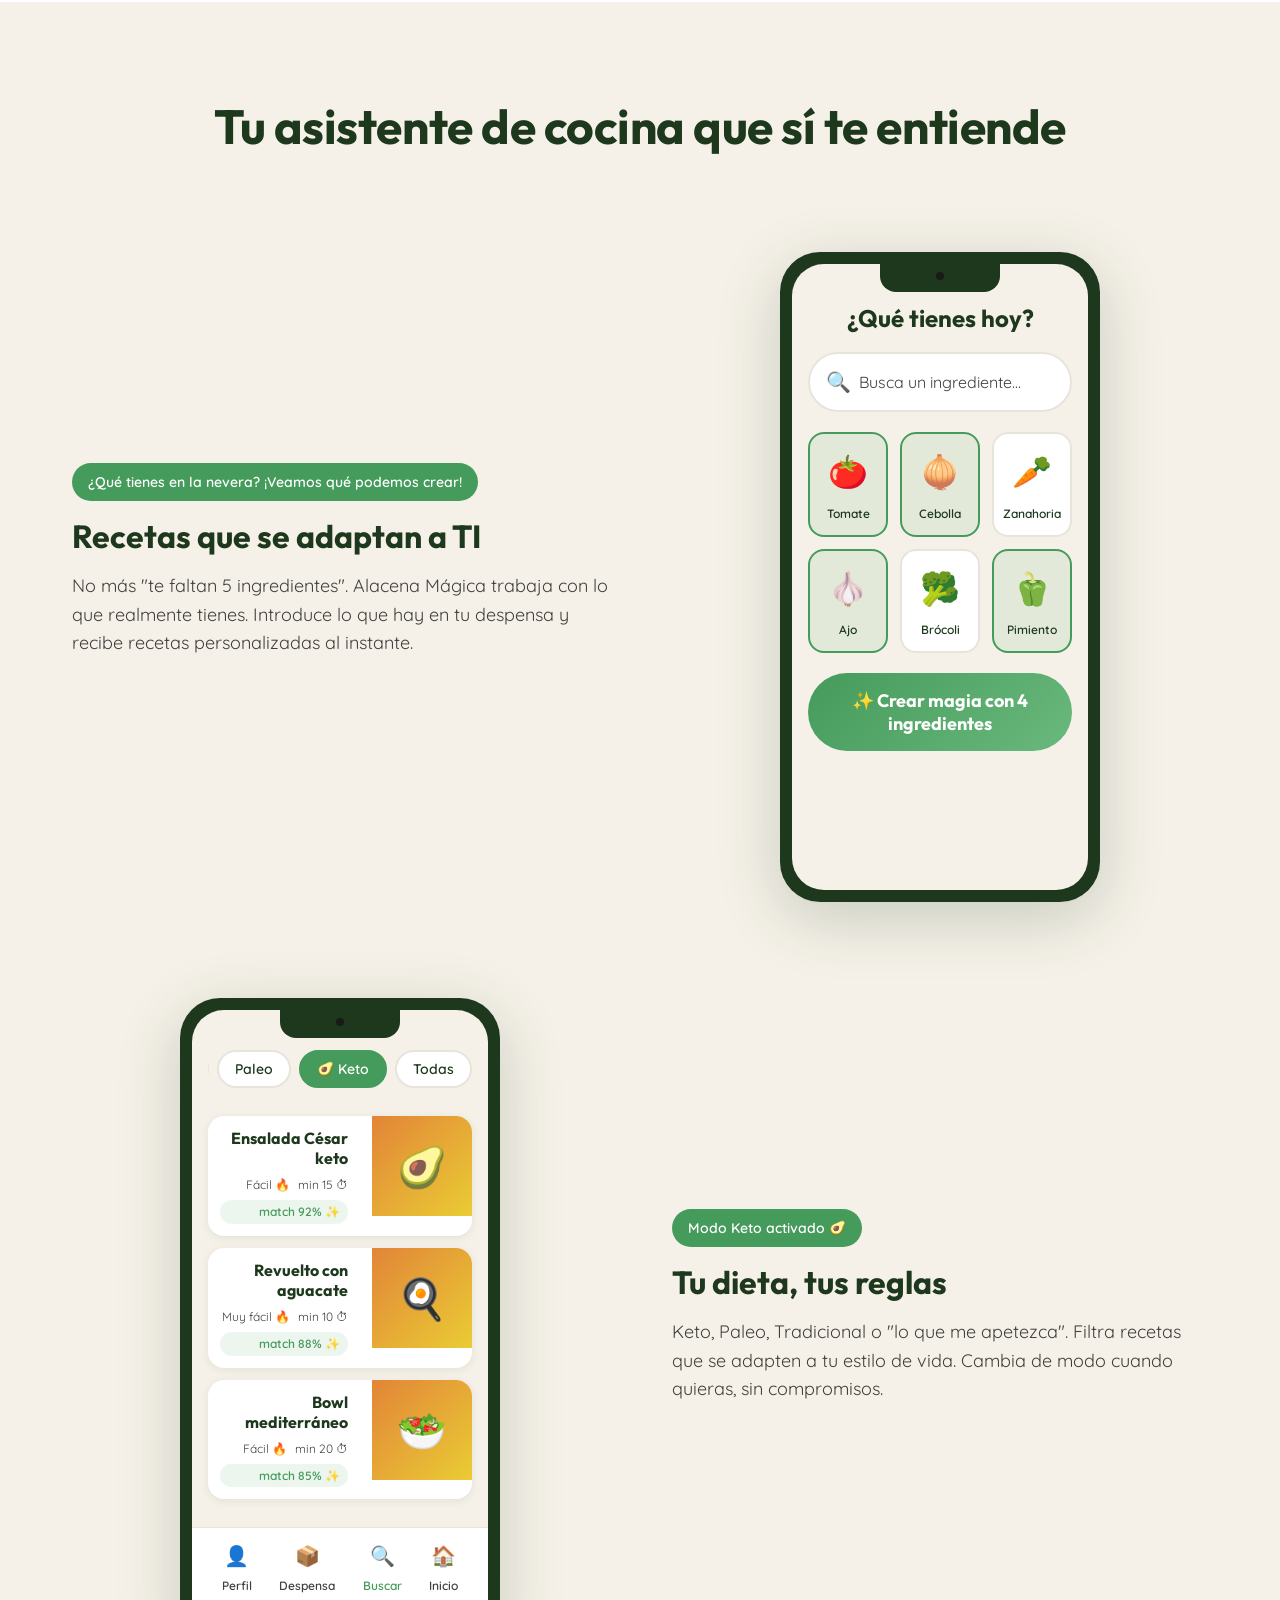
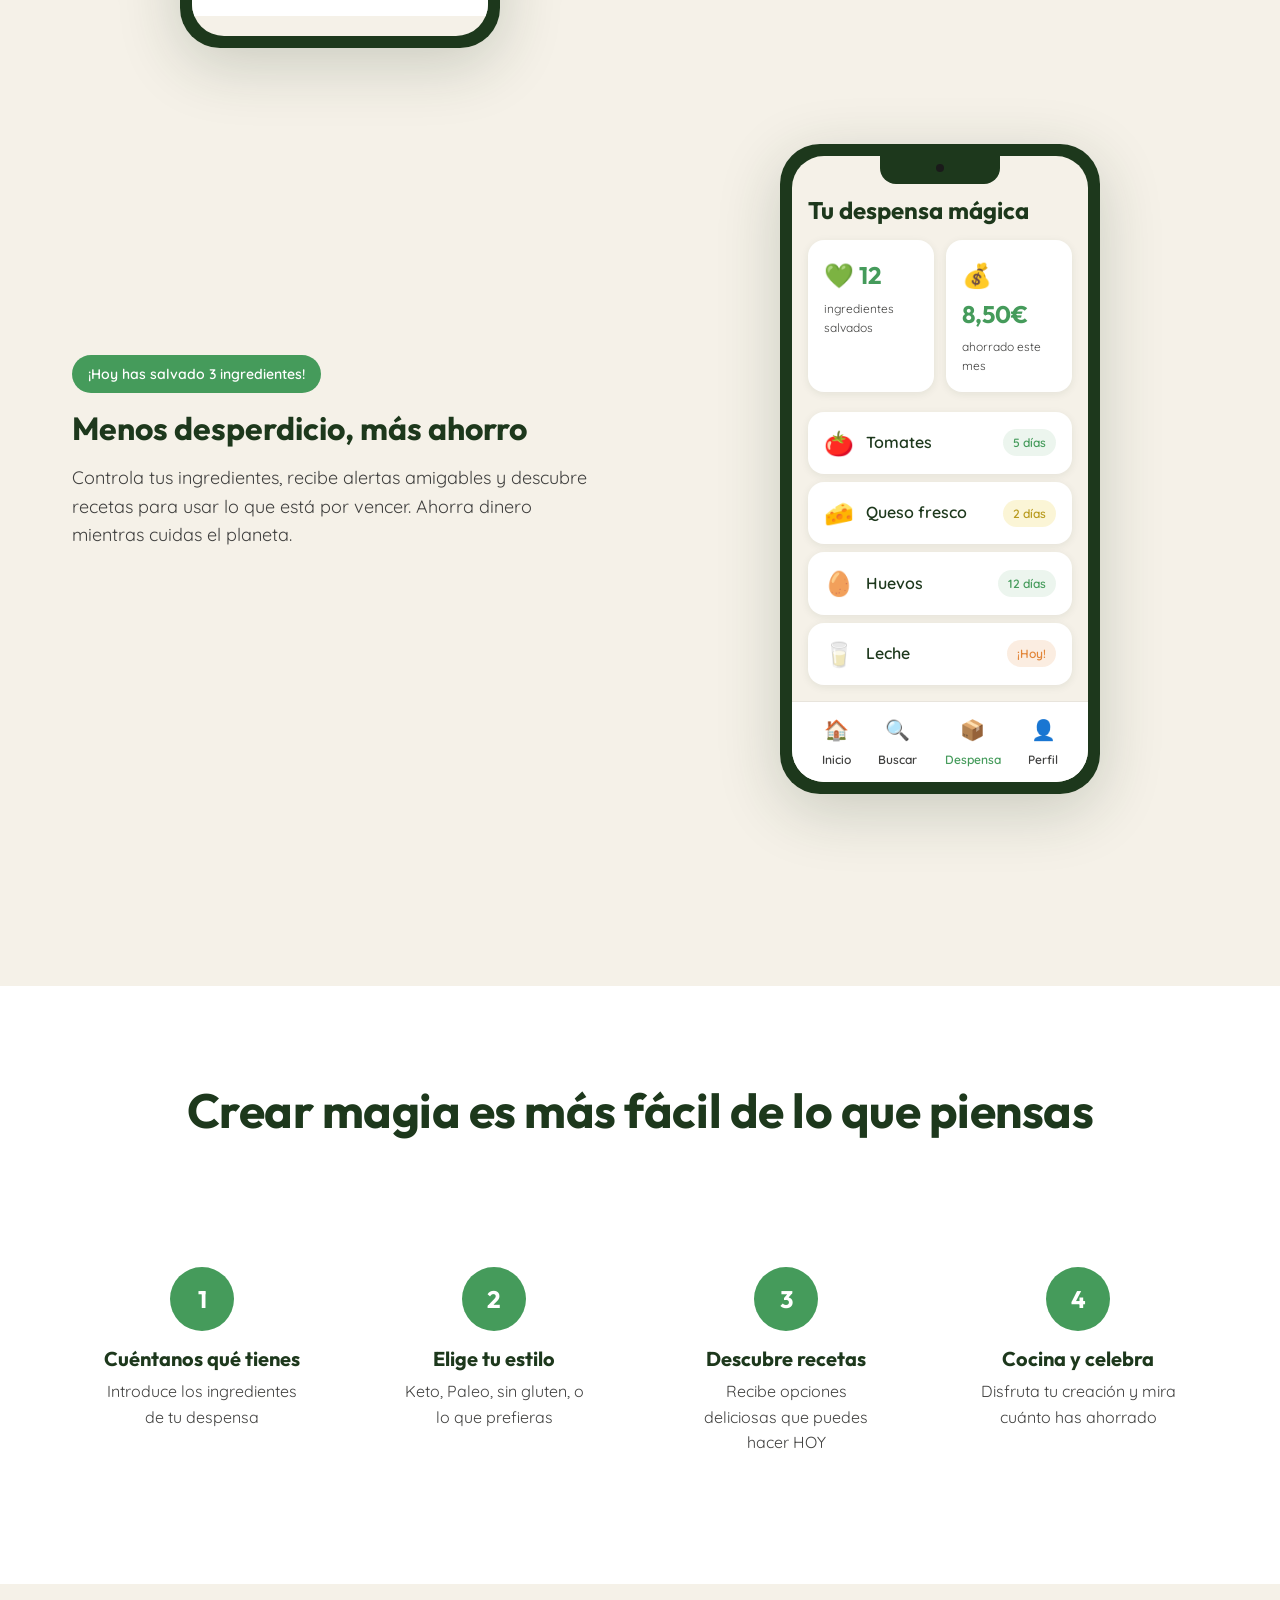
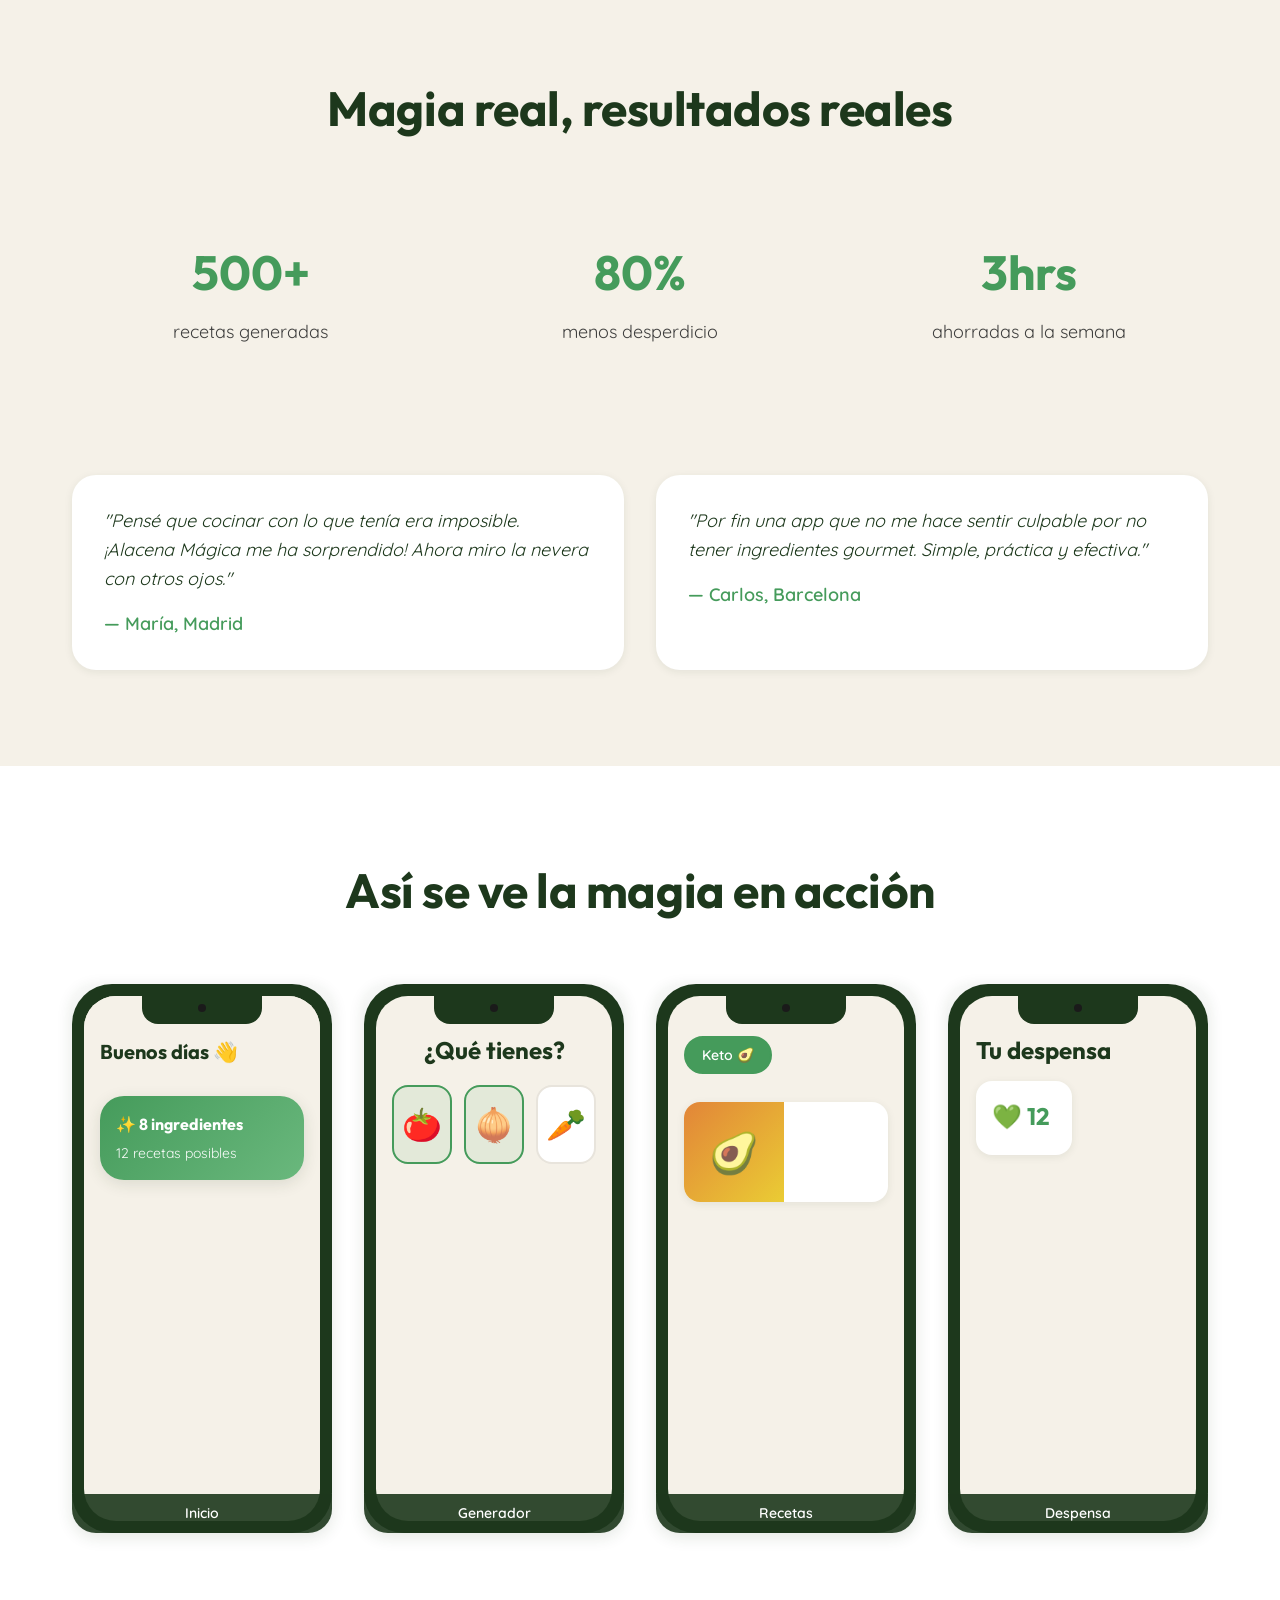
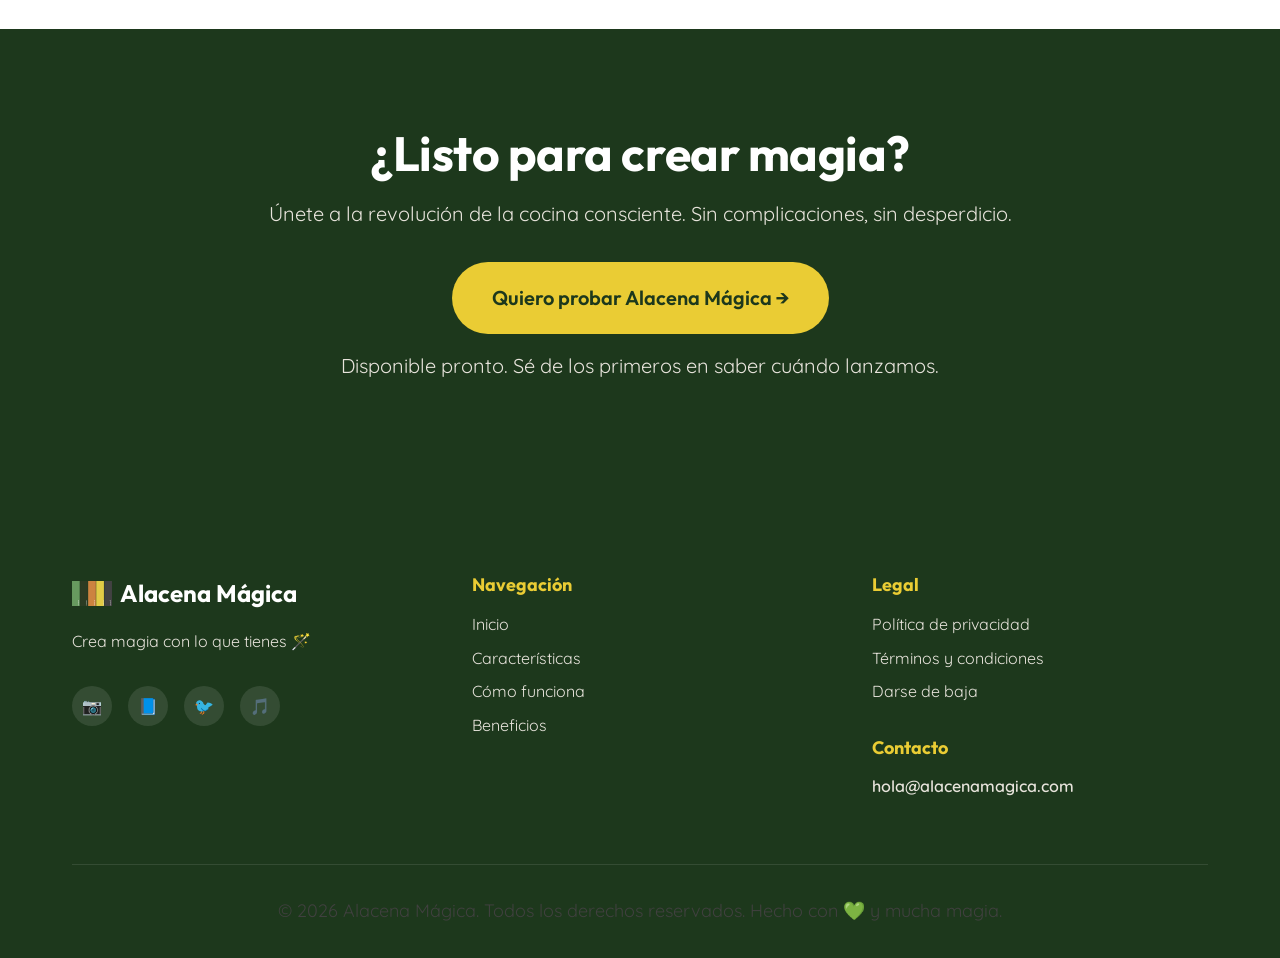
==== commit 8d9e28c0: "Initial project setup with comprehensive frontend files Key features implemented: - New .gitignore f" ====
--- a/Proyecto-Alacena/index.html
+++ b/Proyecto-Alacena/index.html
@@ -3,343 +3,629 @@
 <head>
   <meta charset="UTF-8">
   <meta name="viewport" content="width=device-width, initial-scale=1.0">
-  <meta name="description" content="Alacena Mágica - Descubre recetas deliciosas y saludables para cada ocasión. Desayunos, almuerzos, cenas y postres preparados con amor.">
-  <meta name="keywords" content="recetas, cocina, comida saludable, desayunos, almuerzos, cenas, postres, cocina casera">
+  <meta name="description" content="Alacena Mágica - Transforma los ingredientes que ya tienes en recetas deliciosas. Sin desperdicio, sin complicaciones, pura magia culinaria.">
+  <meta name="keywords" content="recetas, cocina, ingredientes, despensa, comida, app, foodtech, desperdicio cero">
   <meta name="author" content="Alacena Mágica">
+  <meta name="theme-color" content="#459b5b">
   
   <!-- Open Graph / Social Media -->
   <meta property="og:type" content="website">
-  <meta property="og:title" content="Alacena Mágica - Recetas Deliciosas y Saludables">
-  <meta property="og:description" content="Descubre recetas deliciosas y saludables para cada ocasión.">
-  <meta property="og:image" content="assets/logos/Alacena_Magica_Alacena_Magica_Logo_Color.png">
-  <meta name="twitter:card" content="summary_large_image">
-  
-  <title>Alacena Mágica - Recetas Deliciosas y Saludables</title>
+  <meta property="og:title" content="Alacena Mágica - Crea magia con lo que tienes">
+  <meta property="og:description" content="Transforma los ingredientes que ya tienes en recetas deliciosas. Sin desperdicio, sin complicaciones.">
+  <meta property="og:image" content="assets/logos/Alacena_Magica_Logo.svg">
+  
+  <title>Alacena Mágica - Crea magia con lo que tienes</title>
   
   <!-- Google Fonts -->
   <link rel="preconnect" href="https://fonts.googleapis.com">
   <link rel="preconnect" href="https://fonts.gstatic.com" crossorigin>
   <link href="https://fonts.googleapis.com/css2?family=Outfit:wght@400;600;700&family=Quicksand:wght@400;500;600;700&display=swap" rel="stylesheet">
   
-  <!-- Styles -->
+  <!-- Stylesheets -->
   <link rel="stylesheet" href="css/styles.css">
+  <link rel="stylesheet" href="css/components.css">
   
   <!-- Favicon -->
   <link rel="icon" type="image/svg+xml" href="assets/logos/Alacena_Magica_Logo.svg">
 </head>
 <body>
-  <!-- Skip Link for Accessibility -->
-  <a href="#main-content" class="skip-link">Saltar al contenido principal</a>
-  
-  <!-- Header Component (injected via JS) -->
-  <div id="header-container"></div>
-  
-  <main id="main-content">
-    <!-- Hero Section -->
-    <section class="hero" aria-labelledby="hero-title">
-      <div class="container hero__container">
-        <div class="hero__content">
-          <h1 id="hero-title" class="hero__title">Cocina con Amor, Vive con Sabor</h1>
-          <p class="hero__subtitle">Tu fuente de inspiración culinaria diaria</p>
-          <p class="hero__description">
-            En Alacena Mágica creemos que cocinar es un acto de amor. Descubre cientos de recetas 
-            fáciles, saludables y deliciosas para compartir con quienes más quieres. Desde desayunos 
-            energéticos hasta cenas reconfortantes, tenemos algo especial para cada momento.
-          </p>
-          <div class="hero__buttons">
-            <a href="#recetas" class="hero__btn hero__btn--primary">Explorar Recetas</a>
-            <a href="#beneficios" class="hero__btn hero__btn--secondary">Conocer Más</a>
-          </div>
-        </div>
-        <div class="hero__image">
-          <img src="assets/logos/Alacena_Magica_Alacena_Magica_Logo_Color.png" alt="Deliciosos platos preparados con ingredientes frescos" width="500" height="400" loading="eager">
+  <!-- ═══════════════════════════════════════════════════
+       HEADER & NAVEGACIÓN
+       ═══════════════════════════════════════════════════ -->
+  <header class="header" role="banner">
+    <nav class="nav" aria-label="Navegación principal">
+      <a href="index.html" class="nav-logo" aria-label="Alacena Mágica - Inicio">
+        <img src="assets/logos/Alacena_Magica_Logo.svg" alt="Logo Alacena Mágica - Cuchara mágica" width="48" height="48">
+        <span>Alacena Mágica</span>
+      </a>
+      
+      <button class="nav-toggle" aria-label="Abrir menú" aria-expanded="false" aria-controls="nav-menu">
+        <span></span>
+        <span></span>
+        <span></span>
+      </button>
+      
+      <ul class="nav-menu" id="nav-menu">
+        <li><a href="#hero" class="nav-link">Inicio</a></li>
+        <li><a href="#features" class="nav-link">Características</a></li>
+        <li><a href="#how-it-works" class="nav-link">Cómo funciona</a></li>
+        <li><a href="#benefits" class="nav-link">Beneficios</a></li>
+        <li><a href="#gallery" class="nav-link">Galería</a></li>
+        <li><a href="#final-cta" class="btn btn-primary btn-sm">Descubre la magia →</a></li>
+      </ul>
+    </nav>
+  </header>
+  
+  <main role="main">
+    <!-- ═══════════════════════════════════════════════════
+         SECCIÓN 1: HERO
+         ═══════════════════════════════════════════════════ -->
+    <section id="hero" class="hero section" aria-labelledby="hero-title">
+      <div class="container">
+        <div class="hero-grid">
+          <div class="hero-content fade-in">
+            <h1 id="hero-title" class="hero-title">¿Qué tienes en la nevera? ¡Veamos qué podemos crear!</h1>
+            <p class="hero-subtitle">Transforma los ingredientes que ya tienes en recetas deliciosas. Sin desperdicio, sin complicaciones, pura magia culinaria.</p>
+            <div class="hero-cta">
+              <a href="#final-cta" class="btn btn-primary btn-lg">Descubre la magia →</a>
+              <a href="#features" class="btn btn-secondary btn-lg">Ver cómo funciona</a>
+            </div>
+          </div>
+          
+          <div class="hero-mockup fade-in">
+            <!-- Mockup 1: Home Screen -->
+            <div class="phone-mockup" role="img" aria-label="Pantalla de inicio de Alacena Mágica mostrando saludo, tarjeta mágica, ingredientes y receta sugerida">
+              <div class="phone-screen">
+                <div class="app-header">
+                  <div class="app-greeting">Buenos días 👋 María</div>
+                  <div class="app-subtitle">¿Qué vamos a cocinar hoy?</div>
+                </div>
+                
+                <div class="magic-card">
+                  <div class="magic-card-title">✨ Tienes 8 ingredientes listos</div>
+                  <div class="magic-card-text">Podemos crear 12 recetas mágicas</div>
+                </div>
+                
+                <div class="ingredients-section">
+                  <div class="ingredients-title">Tus ingredientes</div>
+                  <div class="chips-container">
+                    <span class="chip selected">🍅 Tomate</span>
+                    <span class="chip selected">🧀 Queso</span>
+                    <span class="chip selected">🥚 Huevos</span>
+                    <span class="chip selected">🧄 Ajo</span>
+                    <span class="chip selected">🫒 Aceite</span>
+                    <span class="chip-add" aria-label="Añadir ingrediente">+</span>
+                  </div>
+                </div>
+                
+                <div class="recipe-section">
+                  <div class="recipe-card">
+                    <div class="recipe-thumbnail">🍳</div>
+                    <div class="recipe-info">
+                      <div class="recipe-title">Tortilla española express</div>
+                      <div class="recipe-meta">
+                        <span>⏱ 20 min</span>
+                        <span>🔥 Fácil</span>
+                      </div>
+                      <span class="recipe-match">✨ 95% match</span>
+                    </div>
+                  </div>
+                </div>
+                
+                <nav class="app-nav" aria-label="Navegación de la app">
+                  <a href="#" class="nav-item active" aria-label="Inicio">
+                    <span class="nav-item-icon">🏠</span>
+                    <span>Inicio</span>
+                  </a>
+                  <a href="#" class="nav-item" aria-label="Buscar">
+                    <span class="nav-item-icon">🔍</span>
+                    <span>Buscar</span>
+                  </a>
+                  <a href="#" class="nav-item" aria-label="Despensa">
+                    <span class="nav-item-icon">📦</span>
+                    <span>Despensa</span>
+                  </a>
+                  <a href="#" class="nav-item" aria-label="Perfil">
+                    <span class="nav-item-icon">👤</span>
+                    <span>Perfil</span>
+                  </a>
+                </nav>
+              </div>
+            </div>
+          </div>
         </div>
       </div>
     </section>
     
-    <!-- Filters Section -->
-    <section class="filters" aria-labelledby="filters-title">
-      <div class="container filters__container">
-        <span id="filters-title" class="filters__title">Filtrar por:</span>
-        <div class="filters__list" role="tablist" aria-label="Filtros de categorías de recetas">
-          <button class="filters__btn filters__btn--active" data-filter="todas" role="tab" aria-selected="true">Todas</button>
-          <button class="filters__btn" data-filter="desayunos" role="tab" aria-selected="false">Desayunos</button>
-          <button class="filters__btn" data-filter="almuerzos" role="tab" aria-selected="false">Almuerzos</button>
-          <button class="filters__btn" data-filter="cenas" role="tab" aria-selected="false">Cenas</button>
-          <button class="filters__btn" data-filter="postres" role="tab" aria-selected="false">Postres</button>
-          <button class="filters__btn" data-filter="vegetariano" role="tab" aria-selected="false">Vegetariano</button>
-          <button class="filters__btn" data-filter="rapido" role="tab" aria-selected="false">Rápido</button>
-        </div>
+    <!-- ═══════════════════════════════════════════════════
+         SECCIÓN 2: PROBLEM/SOLUTION
+         ═══════════════════════════════════════════════════ -->
+    <section class="problem-solution section" aria-labelledby="problem-title">
+      <div class="container">
+        <h2 id="problem-title" class="problem-title fade-in">¿Te suena familiar?</h2>
+        
+        <div class="problem-grid">
+          <article class="problem-card fade-in">
+            <div class="problem-icon" aria-hidden="true">🧊</div>
+            <h3>Abres la nevera y... nada te inspira</h3>
+            <p>Miras una y otra vez, pero no se te ocurre qué cocinar con lo que hay.</p>
+          </article>
+          
+          <article class="problem-card fade-in">
+            <div class="problem-icon" aria-hidden="true">🥬</div>
+            <h3>Compras ingredientes que después se echan a perder</h3>
+            <p>Terminas tirando comida porque se te olvida o no sabes cómo usarla.</p>
+          </article>
+          
+          <article class="problem-card fade-in">
+            <div class="problem-icon" aria-hidden="true">😕</div>
+            <h3>Las dietas especiales parecen complicadas</h3>
+            <p>Keto, Paleo, sin gluten... Encontrar recetas que se adapten es un lío.</p>
+          </article>
+        </div>
+        
+        <p class="solution-text fade-in">
+          <strong>Alacena Mágica</strong> convierte ese caos en creatividad. Crea magia con lo que tienes. 🪄
+        </p>
       </div>
     </section>
     
-    <!-- Recipes Grid -->
-    <section id="recetas" class="recipes section" aria-labelledby="recipes-title">
+    <!-- ═══════════════════════════════════════════════════
+         SECCIÓN 3: FEATURES
+         ═══════════════════════════════════════════════════ -->
+    <section id="features" class="features section" aria-labelledby="features-title">
       <div class="container">
-        <h2 id="recipes-title" class="sr-only">Recetas Destacadas</h2>
-        <div class="recipes__container" role="feed" aria-label="Lista de recetas">
-          
-          <!-- Recipe Card 1 -->
-          <article class="recipe-card" data-category="desayunos" aria-labelledby="recipe-1-title">
-            <div class="recipe-card__image">
-              <img src="assets/logos/Alacena_Magica_Pattern.png" alt="Panqueques esponjosos con frutas frescas y miel" loading="lazy" width="400" height="300">
-              <span class="recipe-card__badge">Destacado</span>
-            </div>
-            <div class="recipe-card__content">
-              <span class="recipe-card__category">Desayunos</span>
-              <h3 id="recipe-1-title" class="recipe-card__title">Panqueques Esponjosos con Frutas</h3>
-              <p class="recipe-card__description">
-                Comienza tu día con estos panqueques increíblemente esponjosos, acompañados de frutas 
-                frescas de temporada y un toque de miel orgánica.
-              </p>
-              <div class="recipe-card__meta">
-                <span class="recipe-card__time">
-                  <svg viewBox="0 0 24 24" aria-hidden="true"><path d="M11.99 2C6.47 2 2 6.48 2 12s4.47 10 9.99 10C17.52 22 22 17.52 22 12S17.52 2 11.99 2zM12 20c-4.42 0-8-3.58-8-8s3.58-8 8-8 8 3.58 8 8-3.58 8-8 8zm.5-13H11v6l5.25 3.15.75-1.23-4.5-2.67z"/></svg>
-                  20 min
-                </span>
-                <span class="recipe-card__servings">
-                  <svg viewBox="0 0 24 24" aria-hidden="true"><path d="M16 11c1.66 0 2.99-1.34 2.99-3S17.66 5 16 5c-1.66 0-3 1.34-3 3s1.34 3 3 3zm-8 0c1.66 0 2.99-1.34 2.99-3S9.66 5 8 5C6.34 5 5 6.34 5 8s1.34 3 3 3zm0 2c-2.33 0-7 1.17-7 3.5V19h14v-2.5c0-2.33-4.67-3.5-7-3.5zm8 0c-.29 0-.62.02-.97.05 1.16.84 1.97 1.97 1.97 3.45V19h6v-2.5c0-2.33-4.67-3.5-7-3.5z"/></svg>
-                  4 personas
-                </span>
-              </div>
-              <a href="#" class="recipe-card__link">Ver Receta Completa</a>
-            </div>
-          </article>
-          
-          <!-- Recipe Card 2 -->
-          <article class="recipe-card" data-category="almuerzos" aria-labelledby="recipe-2-title">
-            <div class="recipe-card__image">
-              <img src="assets/logos/Alacena_Magica_Pattern.png" alt="Ensalada mediterránea fresca con quinoa" loading="lazy" width="400" height="300">
-            </div>
-            <div class="recipe-card__content">
-              <span class="recipe-card__category">Almuerzos</span>
-              <h3 id="recipe-2-title" class="recipe-card__title">Ensalada Mediterránea con Quinoa</h3>
-              <p class="recipe-card__description">
-                Una opción ligera y nutritiva perfecta para el almuerzo. Quinoa, vegetales frescos, 
-                aceitunas y queso feta con aderezo de limón.
-              </p>
-              <div class="recipe-card__meta">
-                <span class="recipe-card__time">
-                  <svg viewBox="0 0 24 24" aria-hidden="true"><path d="M11.99 2C6.47 2 2 6.48 2 12s4.47 10 9.99 10C17.52 22 22 17.52 22 12S17.52 2 11.99 2zM12 20c-4.42 0-8-3.58-8-8s3.58-8 8-8 8 3.58 8 8-3.58 8-8 8zm.5-13H11v6l5.25 3.15.75-1.23-4.5-2.67z"/></svg>
-                  15 min
-                </span>
-                <span class="recipe-card__servings">
-                  <svg viewBox="0 0 24 24" aria-hidden="true"><path d="M16 11c1.66 0 2.99-1.34 2.99-3S17.66 5 16 5c-1.66 0-3 1.34-3 3s1.34 3 3 3zm-8 0c1.66 0 2.99-1.34 2.99-3S9.66 5 8 5C6.34 5 5 6.34 5 8s1.34 3 3 3zm0 2c-2.33 0-7 1.17-7 3.5V19h14v-2.5c0-2.33-4.67-3.5-7-3.5zm8 0c-.29 0-.62.02-.97.05 1.16.84 1.97 1.97 1.97 3.45V19h6v-2.5c0-2.33-4.67-3.5-7-3.5z"/></svg>
-                  2 personas
-                </span>
-              </div>
-              <a href="#" class="recipe-card__link">Ver Receta Completa</a>
-            </div>
-          </article>
-          
-          <!-- Recipe Card 3 -->
-          <article class="recipe-card" data-category="cenas" aria-labelledby="recipe-3-title">
-            <div class="recipe-card__image">
-              <img src="assets/logos/Alacena_Magica_Pattern.png" alt="Salmón al horno con vegetales asados" loading="lazy" width="400" height="300">
-              <span class="recipe-card__badge">Saludable</span>
-            </div>
-            <div class="recipe-card__content">
-              <span class="recipe-card__category">Cenas</span>
-              <h3 id="recipe-3-title" class="recipe-card__title">Salmón al Horno con Vegetales</h3>
-              <p class="recipe-card__description">
-                Cena elegante pero sencilla. Salmón fresco horneado con hierbas aromáticas, 
-                acompañado de vegetales de temporada asados a la perfección.
-              </p>
-              <div class="recipe-card__meta">
-                <span class="recipe-card__time">
-                  <svg viewBox="0 0 24 24" aria-hidden="true"><path d="M11.99 2C6.47 2 2 6.48 2 12s4.47 10 9.99 10C17.52 22 22 17.52 22 12S17.52 2 11.99 2zM12 20c-4.42 0-8-3.58-8-8s3.58-8 8-8 8 3.58 8 8-3.58 8-8 8zm.5-13H11v6l5.25 3.15.75-1.23-4.5-2.67z"/></svg>
-                  35 min
-                </span>
-                <span class="recipe-card__servings">
-                  <svg viewBox="0 0 24 24" aria-hidden="true"><path d="M16 11c1.66 0 2.99-1.34 2.99-3S17.66 5 16 5c-1.66 0-3 1.34-3 3s1.34 3 3 3zm-8 0c1.66 0 2.99-1.34 2.99-3S9.66 5 8 5C6.34 5 5 6.34 5 8s1.34 3 3 3zm0 2c-2.33 0-7 1.17-7 3.5V19h14v-2.5c0-2.33-4.67-3.5-7-3.5zm8 0c-.29 0-.62.02-.97.05 1.16.84 1.97 1.97 1.97 3.45V19h6v-2.5c0-2.33-4.67-3.5-7-3.5z"/></svg>
-                  3 personas
-                </span>
-              </div>
-              <a href="#" class="recipe-card__link">Ver Receta Completa</a>
-            </div>
-          </article>
-          
-          <!-- Recipe Card 4 -->
-          <article class="recipe-card" data-category="postres" aria-labelledby="recipe-4-title">
-            <div class="recipe-card__image">
-              <img src="assets/logos/Alacena_Magica_Pattern.png" alt="Tarta de chocolate sin harina" loading="lazy" width="400" height="300">
-            </div>
-            <div class="recipe-card__content">
-              <span class="recipe-card__category">Postres</span>
-              <h3 id="recipe-4-title" class="recipe-card__title">Tarta de Chocolate Sin Harina</h3>
-              <p class="recipe-card__description">
-                Un postre decadente para los amantes del chocolate. Intenso, húmedo y completamente 
-                libre de harina. Perfecto para ocasiones especiales.
-              </p>
-              <div class="recipe-card__meta">
-                <span class="recipe-card__time">
-                  <svg viewBox="0 0 24 24" aria-hidden="true"><path d="M11.99 2C6.47 2 2 6.48 2 12s4.47 10 9.99 10C17.52 22 22 17.52 22 12S17.52 2 11.99 2zM12 20c-4.42 0-8-3.58-8-8s3.58-8 8-8 8 3.58 8 8-3.58 8-8 8zm.5-13H11v6l5.25 3.15.75-1.23-4.5-2.67z"/></svg>
-                  50 min
-                </span>
-                <span class="recipe-card__servings">
-                  <svg viewBox="0 0 24 24" aria-hidden="true"><path d="M16 11c1.66 0 2.99-1.34 2.99-3S17.66 5 16 5c-1.66 0-3 1.34-3 3s1.34 3 3 3zm-8 0c1.66 0 2.99-1.34 2.99-3S9.66 5 8 5C6.34 5 5 6.34 5 8s1.34 3 3 3zm0 2c-2.33 0-7 1.17-7 3.5V19h14v-2.5c0-2.33-4.67-3.5-7-3.5zm8 0c-.29 0-.62.02-.97.05 1.16.84 1.97 1.97 1.97 3.45V19h6v-2.5c0-2.33-4.67-3.5-7-3.5z"/></svg>
-                  8 personas
-                </span>
-              </div>
-              <a href="#" class="recipe-card__link">Ver Receta Completa</a>
-            </div>
-          </article>
-          
-          <!-- Recipe Card 5 -->
-          <article class="recipe-card" data-category="vegetariano" aria-labelledby="recipe-5-title">
-            <div class="recipe-card__image">
-              <img src="assets/logos/Alacena_Magica_Pattern.png" alt="Curry de garbanzos y espinacas" loading="lazy" width="400" height="300">
-              <span class="recipe-card__badge">Vegano</span>
-            </div>
-            <div class="recipe-card__content">
-              <span class="recipe-card__category">Vegetariano</span>
-              <h3 id="recipe-5-title" class="recipe-card__title">Curry de Garbanzos y Espinacas</h3>
-              <p class="recipe-card__description">
-                Un plato vegetariano lleno de sabor y proteínas. Garbanzos tiernos en una salsa 
-                de curry cremosa con espinacas frescas y especias aromáticas.
-              </p>
-              <div class="recipe-card__meta">
-                <span class="recipe-card__time">
-                  <svg viewBox="0 0 24 24" aria-hidden="true"><path d="M11.99 2C6.47 2 2 6.48 2 12s4.47 10 9.99 10C17.52 22 22 17.52 22 12S17.52 2 11.99 2zM12 20c-4.42 0-8-3.58-8-8s3.58-8 8-8 8 3.58 8 8-3.58 8-8 8zm.5-13H11v6l5.25 3.15.75-1.23-4.5-2.67z"/></svg>
-                  30 min
-                </span>
-                <span class="recipe-card__servings">
-                  <svg viewBox="0 0 24 24" aria-hidden="true"><path d="M16 11c1.66 0 2.99-1.34 2.99-3S17.66 5 16 5c-1.66 0-3 1.34-3 3s1.34 3 3 3zm-8 0c1.66 0 2.99-1.34 2.99-3S9.66 5 8 5C6.34 5 5 6.34 5 8s1.34 3 3 3zm0 2c-2.33 0-7 1.17-7 3.5V19h14v-2.5c0-2.33-4.67-3.5-7-3.5zm8 0c-.29 0-.62.02-.97.05 1.16.84 1.97 1.97 1.97 3.45V19h6v-2.5c0-2.33-4.67-3.5-7-3.5z"/></svg>
-                  4 personas
-                </span>
-              </div>
-              <a href="#" class="recipe-card__link">Ver Receta Completa</a>
-            </div>
-          </article>
-          
-          <!-- Recipe Card 6 -->
-          <article class="recipe-card" data-category="rapido" aria-labelledby="recipe-6-title">
-            <div class="recipe-card__image">
-              <img src="assets/logos/Alacena_Magica_Pattern.png" alt="Wrap de pollo y aguacate express" loading="lazy" width="400" height="300">
-            </div>
-            <div class="recipe-card__content">
-              <span class="recipe-card__category">Rápido</span>
-              <h3 id="recipe-6-title" class="recipe-card__title">Wrap de Pollo y Aguacate Express</h3>
-              <p class="recipe-card__description">
-                Perfecto para cuando tienes poco tiempo. Tortilla integral rellena de pollo a la 
-                plancha, aguacate cremoso y vegetales crujientes. Listo en minutos.
-              </p>
-              <div class="recipe-card__meta">
-                <span class="recipe-card__time">
-                  <svg viewBox="0 0 24 24" aria-hidden="true"><path d="M11.99 2C6.47 2 2 6.48 2 12s4.47 10 9.99 10C17.52 22 22 17.52 22 12S17.52 2 11.99 2zM12 20c-4.42 0-8-3.58-8-8s3.58-8 8-8 8 3.58 8 8-3.58 8-8 8zm.5-13H11v6l5.25 3.15.75-1.23-4.5-2.67z"/></svg>
-                  10 min
-                </span>
-                <span class="recipe-card__servings">
-                  <svg viewBox="0 0 24 24" aria-hidden="true"><path d="M16 11c1.66 0 2.99-1.34 2.99-3S17.66 5 16 5c-1.66 0-3 1.34-3 3s1.34 3 3 3zm-8 0c1.66 0 2.99-1.34 2.99-3S9.66 5 8 5C6.34 5 5 6.34 5 8s1.34 3 3 3zm0 2c-2.33 0-7 1.17-7 3.5V19h14v-2.5c0-2.33-4.67-3.5-7-3.5zm8 0c-.29 0-.62.02-.97.05 1.16.84 1.97 1.97 1.97 3.45V19h6v-2.5c0-2.33-4.67-3.5-7-3.5z"/></svg>
-                  1 persona
-                </span>
-              </div>
-              <a href="#" class="recipe-card__link">Ver Receta Completa</a>
-            </div>
-          </article>
-          
+        <h2 id="features-title" class="features-title fade-in">Tu asistente de cocina que sí te entiende</h2>
+        
+        <!-- Feature 1 -->
+        <div class="feature-block fade-in">
+          <div class="feature-content">
+            <span class="feature-microcopy">¿Qué tienes en la nevera? ¡Veamos qué podemos crear!</span>
+            <h3>Recetas que se adaptan a TI</h3>
+            <p>No más "te faltan 5 ingredientes". Alacena Mágica trabaja con lo que realmente tienes. Introduce lo que hay en tu despensa y recibe recetas personalizadas al instante.</p>
+          </div>
+          
+          <div class="feature-mockup">
+            <!-- Mockup 2: Recipe Generator -->
+            <div class="phone-mockup" role="img" aria-label="Generador de recetas con selección de ingredientes">
+              <div class="phone-screen">
+                <div class="generator-screen">
+                  <h3 class="generator-title">¿Qué tienes hoy?</h3>
+                  
+                  <div class="search-bar">
+                    <span class="search-icon" aria-hidden="true">🔍</span>
+                    <input type="text" placeholder="Busca un ingrediente..." aria-label="Buscar ingrediente">
+                  </div>
+                  
+                  <div class="categories-grid">
+                    <div class="category-item selected">
+                      <span class="category-emoji" aria-hidden="true">🍅</span>
+                      <span class="category-name">Tomate</span>
+                    </div>
+                    <div class="category-item selected">
+                      <span class="category-emoji" aria-hidden="true">🧅</span>
+                      <span class="category-name">Cebolla</span>
+                    </div>
+                    <div class="category-item">
+                      <span class="category-emoji" aria-hidden="true">🥕</span>
+                      <span class="category-name">Zanahoria</span>
+                    </div>
+                    <div class="category-item selected">
+                      <span class="category-emoji" aria-hidden="true">🧄</span>
+                      <span class="category-name">Ajo</span>
+                    </div>
+                    <div class="category-item">
+                      <span class="category-emoji" aria-hidden="true">🥦</span>
+                      <span class="category-name">Brócoli</span>
+                    </div>
+                    <div class="category-item selected">
+                      <span class="category-emoji" aria-hidden="true">🫑</span>
+                      <span class="category-name">Pimiento</span>
+                    </div>
+                  </div>
+                  
+                  <button class="generate-btn">✨ Crear magia con 4 ingredientes</button>
+                </div>
+              </div>
+            </div>
+          </div>
+        </div>
+        
+        <!-- Feature 2 -->
+        <div class="feature-block reverse fade-in">
+          <div class="feature-content">
+            <span class="feature-microcopy">Modo Keto activado 🥑</span>
+            <h3>Tu dieta, tus reglas</h3>
+            <p>Keto, Paleo, Tradicional o "lo que me apetezca". Filtra recetas que se adapten a tu estilo de vida. Cambia de modo cuando quieras, sin compromisos.</p>
+          </div>
+          
+          <div class="feature-mockup">
+            <!-- Mockup 3: Recipe List -->
+            <div class="phone-mockup" role="img" aria-label="Lista de recetas con filtros de dieta">
+              <div class="phone-screen">
+                <div class="recipe-list-screen">
+                  <div class="filters-container">
+                    <button class="filter-chip">Todas</button>
+                    <button class="filter-chip active">Keto 🥑</button>
+                    <button class="filter-chip">Paleo</button>
+                    <button class="filter-chip">Vegana</button>
+                  </div>
+                  
+                  <div class="recipe-card">
+                    <div class="recipe-thumbnail">🥑</div>
+                    <div class="recipe-info">
+                      <div class="recipe-title">Ensalada César keto</div>
+                      <div class="recipe-meta">
+                        <span>⏱ 15 min</span>
+                        <span>🔥 Fácil</span>
+                      </div>
+                      <span class="recipe-match">✨ 92% match</span>
+                    </div>
+                  </div>
+                  
+                  <div class="recipe-card">
+                    <div class="recipe-thumbnail">🍳</div>
+                    <div class="recipe-info">
+                      <div class="recipe-title">Revuelto con aguacate</div>
+                      <div class="recipe-meta">
+                        <span>⏱ 10 min</span>
+                        <span>🔥 Muy fácil</span>
+                      </div>
+                      <span class="recipe-match">✨ 88% match</span>
+                    </div>
+                  </div>
+                  
+                  <div class="recipe-card">
+                    <div class="recipe-thumbnail">🥗</div>
+                    <div class="recipe-info">
+                      <div class="recipe-title">Bowl mediterráneo</div>
+                      <div class="recipe-meta">
+                        <span>⏱ 20 min</span>
+                        <span>🔥 Fácil</span>
+                      </div>
+                      <span class="recipe-match">✨ 85% match</span>
+                    </div>
+                  </div>
+                </div>
+                
+                <nav class="app-nav" aria-label="Navegación de la app">
+                  <a href="#" class="nav-item" aria-label="Inicio">
+                    <span class="nav-item-icon">🏠</span>
+                    <span>Inicio</span>
+                  </a>
+                  <a href="#" class="nav-item active" aria-label="Buscar">
+                    <span class="nav-item-icon">🔍</span>
+                    <span>Buscar</span>
+                  </a>
+                  <a href="#" class="nav-item" aria-label="Despensa">
+                    <span class="nav-item-icon">📦</span>
+                    <span>Despensa</span>
+                  </a>
+                  <a href="#" class="nav-item" aria-label="Perfil">
+                    <span class="nav-item-icon">👤</span>
+                    <span>Perfil</span>
+                  </a>
+                </nav>
+              </div>
+            </div>
+          </div>
+        </div>
+        
+        <!-- Feature 3 -->
+        <div class="feature-block fade-in">
+          <div class="feature-content">
+            <span class="feature-microcopy">¡Hoy has salvado 3 ingredientes!</span>
+            <h3>Menos desperdicio, más ahorro</h3>
+            <p>Controla tus ingredientes, recibe alertas amigables y descubre recetas para usar lo que está por vencer. Ahorra dinero mientras cuidas el planeta.</p>
+          </div>
+          
+          <div class="feature-mockup">
+            <!-- Mockup 4: Pantry Dashboard -->
+            <div class="phone-mockup" role="img" aria-label="Dashboard de despensa con estadísticas de ahorro">
+              <div class="phone-screen">
+                <div class="pantry-screen">
+                  <h3 class="pantry-title">Tu despensa mágica</h3>
+                  
+                  <div class="pantry-stats">
+                    <div class="pantry-stat">
+                      <div class="pantry-stat-value">💚 12</div>
+                      <div class="pantry-stat-label">ingredientes salvados</div>
+                    </div>
+                    <div class="pantry-stat">
+                      <div class="pantry-stat-value">💰 8,50€</div>
+                      <div class="pantry-stat-label">ahorrado este mes</div>
+                    </div>
+                  </div>
+                  
+                  <div class="pantry-list">
+                    <div class="pantry-item">
+                      <div class="pantry-item-info">
+                        <span class="pantry-item-emoji" aria-hidden="true">🍅</span>
+                        <span class="pantry-item-name">Tomates</span>
+                      </div>
+                      <span class="pantry-item-days ok">5 días</span>
+                    </div>
+                    
+                    <div class="pantry-item">
+                      <div class="pantry-item-info">
+                        <span class="pantry-item-emoji" aria-hidden="true">🧀</span>
+                        <span class="pantry-item-name">Queso fresco</span>
+                      </div>
+                      <span class="pantry-item-days warning">2 días</span>
+                    </div>
+                    
+                    <div class="pantry-item">
+                      <div class="pantry-item-info">
+                        <span class="pantry-item-emoji" aria-hidden="true">🥚</span>
+                        <span class="pantry-item-name">Huevos</span>
+                      </div>
+                      <span class="pantry-item-days ok">12 días</span>
+                    </div>
+                    
+                    <div class="pantry-item">
+                      <div class="pantry-item-info">
+                        <span class="pantry-item-emoji" aria-hidden="true">🥛</span>
+                        <span class="pantry-item-name">Leche</span>
+                      </div>
+                      <span class="pantry-item-days urgent">¡Hoy!</span>
+                    </div>
+                  </div>
+                </div>
+                
+                <nav class="app-nav" aria-label="Navegación de la app">
+                  <a href="#" class="nav-item" aria-label="Inicio">
+                    <span class="nav-item-icon">🏠</span>
+                    <span>Inicio</span>
+                  </a>
+                  <a href="#" class="nav-item" aria-label="Buscar">
+                    <span class="nav-item-icon">🔍</span>
+                    <span>Buscar</span>
+                  </a>
+                  <a href="#" class="nav-item active" aria-label="Despensa">
+                    <span class="nav-item-icon">📦</span>
+                    <span>Despensa</span>
+                  </a>
+                  <a href="#" class="nav-item" aria-label="Perfil">
+                    <span class="nav-item-icon">👤</span>
+                    <span>Perfil</span>
+                  </a>
+                </nav>
+              </div>
+            </div>
+          </div>
         </div>
       </div>
     </section>
     
-    <!-- Features Section -->
-    <section id="beneficios" class="features section" aria-labelledby="features-title">
+    <!-- ═══════════════════════════════════════════════════
+         SECCIÓN 4: HOW IT WORKS
+         ═══════════════════════════════════════════════════ -->
+    <section id="how-it-works" class="how-it-works section" aria-labelledby="how-title">
       <div class="container">
-        <h2 id="features-title" class="sr-only">Por Qué Elegir Alacena Mágica</h2>
-        <div class="features__container">
-          
-          <!-- Feature 1 -->
-          <div class="feature-card">
-            <div class="feature-card__icon">
-              <svg viewBox="0 0 24 24" aria-hidden="true"><path d="M12 2C6.48 2 2 6.48 2 12s4.48 10 10 10 10-4.48 10-10S17.52 2 12 2zm-2 15l-5-5 1.41-1.41L10 14.17l7.59-7.59L19 8l-9 9z"/></svg>
-            </div>
-            <h3 class="feature-card__title">Recetas Probadas</h3>
-            <p class="feature-card__description">
-              Cada receta es cuidadosamente testeada en nuestra cocina para garantizar resultados 
-              perfectos en tu hogar.
-            </p>
-          </div>
-          
-          <!-- Feature 2 -->
-          <div class="feature-card">
-            <div class="feature-card__icon">
-              <svg viewBox="0 0 24 24" aria-hidden="true"><path d="M12 21.35l-1.45-1.32C5.4 15.36 2 12.28 2 8.5 2 5.42 4.42 3 7.5 3c1.74 0 3.41.81 4.5 2.09C13.09 3.81 14.76 3 16.5 3 19.58 3 22 5.42 22 8.5c0 3.78-3.4 6.86-8.55 11.54L12 21.35z"/></svg>
-            </div>
-            <h3 class="feature-card__title">Ingredientes Accesibles</h3>
-            <p class="feature-card__description">
-              Utilizamos ingredientes que puedes encontrar fácilmente en tu mercado local, sin 
-              complicaciones ni gastos extras.
-            </p>
-          </div>
-          
-          <!-- Feature 3 -->
-          <div class="feature-card">
-            <div class="feature-card__icon">
-              <svg viewBox="0 0 24 24" aria-hidden="true"><path d="M12 2C6.48 2 2 6.48 2 12s4.48 10 10 10 10-4.48 10-10S17.52 2 12 2zm-1 17.93c-3.95-.49-7-3.85-7-7.93 0-.62.08-1.21.21-1.79L9 15v1c0 1.1.9 2 2 2v1.93zm6.9-2.54c-.26-.81-1-1.39-1.9-1.39h-1v-3c0-.55-.45-1-1-1H8v-2h2c.55 0 1-.45 1-1V7h2c1.1 0 2-.9 2-2v-.41c2.93 1.19 5 4.06 5 7.41 0 2.08-.8 3.97-2.1 5.39z"/></svg>
-            </div>
-            <h3 class="feature-card__title">Para Todos los Niveles</h3>
-            <p class="feature-card__description">
-              Desde principiantes hasta chefs experimentados, nuestras recetas incluyen instrucciones 
-              claras paso a paso.
-            </p>
-          </div>
-          
-          <!-- Feature 4 -->
-          <div class="feature-card">
-            <div class="feature-card__icon">
-              <svg viewBox="0 0 24 24" aria-hidden="true"><path d="M12 3c-4.97 0-9 4.03-9 9s4.03 9 9 9c.83 0 1.5-.67 1.5-1.5 0-.39-.15-.74-.39-1.01-.23-.26-.38-.61-.38-.99 0-.83.67-1.5 1.5-1.5H16c2.76 0 5-2.24 5-5 0-4.42-4.03-8-9-8zm-5.5 9c-.83 0-1.5-.67-1.5-1.5S5.67 9 6.5 9 8 9.67 8 10.5 7.33 12 6.5 12zm3-4C8.67 8 8 7.33 8 6.5S8.67 5 9.5 5s1.5.67 1.5 1.5S10.33 8 9.5 8zm5 0c-.83 0-1.5-.67-1.5-1.5S13.67 5 14.5 5s1.5.67 1.5 1.5S15.33 8 14.5 8zm3 4c-.83 0-1.5-.67-1.5-1.5S16.67 9 17.5 9s1.5.67 1.5 1.5-.67 1.5-1.5 1.5z"/></svg>
-            </div>
-            <h3 class="feature-card__title">Comunidad Activa</h3>
-            <p class="feature-card__description">
-              Únete a miles de cocineros apasionados que comparten sus experiencias, tips y 
-              variaciones de nuestras recetas.
-            </p>
-          </div>
-          
+        <h2 id="how-title" class="how-title fade-in">Crear magia es más fácil de lo que piensas</h2>
+        
+        <div class="how-steps">
+          <article class="how-step fade-in">
+            <div class="step-number">1</div>
+            <h3>Cuéntanos qué tienes</h3>
+            <p>Introduce los ingredientes de tu despensa</p>
+          </article>
+          
+          <article class="how-step fade-in">
+            <div class="step-number">2</div>
+            <h3>Elige tu estilo</h3>
+            <p>Keto, Paleo, sin gluten, o lo que prefieras</p>
+          </article>
+          
+          <article class="how-step fade-in">
+            <div class="step-number">3</div>
+            <h3>Descubre recetas</h3>
+            <p>Recibe opciones deliciosas que puedes hacer HOY</p>
+          </article>
+          
+          <article class="how-step fade-in">
+            <div class="step-number">4</div>
+            <h3>Cocina y celebra</h3>
+            <p>Disfruta tu creación y mira cuánto has ahorrado</p>
+          </article>
         </div>
       </div>
     </section>
     
-    <!-- Newsletter Section -->
-    <section id="newsletter" class="newsletter section" aria-labelledby="newsletter-title">
-      <div class="container newsletter__container">
-        <h2 id="newsletter-title" class="newsletter__title">Recibe Recetas Exclusivas</h2>
-        <p class="newsletter__description">
-          Suscríbete a nuestro newsletter y recibe cada semana recetas inéditas, consejos de cocina 
-          y descuentos especiales. ¡Únete a nuestra comunidad culinaria!
-        </p>
-        <form class="newsletter__form" action="#" method="POST" novalidate>
-          <label for="newsletter-email" class="sr-only">Correo electrónico</label>
-          <input 
-            type="email" 
-            id="newsletter-email" 
-            class="newsletter__input" 
-            placeholder="tu@email.com" 
-            required
-            autocomplete="email"
-            aria-required="true"
-          >
-          <button type="submit" class="newsletter__submit">Suscribirme Gratis</button>
-        </form>
+    <!-- ═══════════════════════════════════════════════════
+         SECCIÓN 5: BENEFITS / SOCIAL PROOF
+         ═══════════════════════════════════════════════════ -->
+    <section id="benefits" class="benefits section" aria-labelledby="benefits-title">
+      <div class="container">
+        <h2 id="benefits-title" class="benefits-title fade-in">Magia real, resultados reales</h2>
+        
+        <div class="stats-grid">
+          <div class="stat-card fade-in">
+            <div class="stat-number">500+</div>
+            <div class="stat-label">recetas generadas</div>
+          </div>
+          
+          <div class="stat-card fade-in">
+            <div class="stat-number">80%</div>
+            <div class="stat-label">menos desperdicio</div>
+          </div>
+          
+          <div class="stat-card fade-in">
+            <div class="stat-number">3hrs</div>
+            <div class="stat-label">ahorradas a la semana</div>
+          </div>
+        </div>
+        
+        <div class="testimonials-grid">
+          <article class="testimonial-card fade-in">
+            <p class="testimonial-text">"Pensé que cocinar con lo que tenía era imposible. ¡Alacena Mágica me ha sorprendido! Ahora miro la nevera con otros ojos."</p>
+            <p class="testimonial-author">— María, Madrid</p>
+          </article>
+          
+          <article class="testimonial-card fade-in">
+            <p class="testimonial-text">"Por fin una app que no me hace sentir culpable por no tener ingredientes gourmet. Simple, práctica y efectiva."</p>
+            <p class="testimonial-author">— Carlos, Barcelona</p>
+          </article>
+        </div>
+      </div>
+    </section>
+    
+    <!-- ═══════════════════════════════════════════════════
+         SECCIÓN 6: GALLERY
+         ═══════════════════════════════════════════════════ -->
+    <section id="gallery" class="gallery section" aria-labelledby="gallery-title">
+      <div class="container">
+        <h2 id="gallery-title" class="gallery-title fade-in">Así se ve la magia en acción</h2>
+        
+        <div class="gallery-grid">
+          <div class="gallery-item fade-in">
+            <div class="gallery-mockup-wrapper">
+              <div class="phone-mockup">
+                <div class="phone-screen">
+                  <div class="app-header">
+                    <div class="app-greeting">Buenos días 👋</div>
+                  </div>
+                  <div class="magic-card">
+                    <div class="magic-card-title">✨ 8 ingredientes</div>
+                    <div class="magic-card-text">12 recetas posibles</div>
+                  </div>
+                </div>
+              </div>
+            </div>
+            <div class="gallery-label">Inicio</div>
+          </div>
+          
+          <div class="gallery-item fade-in">
+            <div class="gallery-mockup-wrapper">
+              <div class="phone-mockup">
+                <div class="phone-screen">
+                  <div class="generator-screen">
+                    <h3 class="generator-title">¿Qué tienes?</h3>
+                    <div class="categories-grid">
+                      <div class="category-item selected"><span class="category-emoji">🍅</span></div>
+                      <div class="category-item selected"><span class="category-emoji">🧅</span></div>
+                      <div class="category-item"><span class="category-emoji">🥕</span></div>
+                    </div>
+                  </div>
+                </div>
+              </div>
+            </div>
+            <div class="gallery-label">Generador</div>
+          </div>
+          
+          <div class="gallery-item fade-in">
+            <div class="gallery-mockup-wrapper">
+              <div class="phone-mockup">
+                <div class="phone-screen">
+                  <div class="recipe-list-screen">
+                    <div class="filters-container">
+                      <button class="filter-chip active">Keto 🥑</button>
+                    </div>
+                    <div class="recipe-card">
+                      <div class="recipe-thumbnail">🥑</div>
+                    </div>
+                  </div>
+                </div>
+              </div>
+            </div>
+            <div class="gallery-label">Recetas</div>
+          </div>
+          
+          <div class="gallery-item fade-in">
+            <div class="gallery-mockup-wrapper">
+              <div class="phone-mockup">
+                <div class="phone-screen">
+                  <div class="pantry-screen">
+                    <h3 class="pantry-title">Tu despensa</h3>
+                    <div class="pantry-stats">
+                      <div class="pantry-stat">
+                        <div class="pantry-stat-value">💚 12</div>
+                      </div>
+                    </div>
+                  </div>
+                </div>
+              </div>
+            </div>
+            <div class="gallery-label">Despensa</div>
+          </div>
+        </div>
+      </div>
+    </section>
+    
+    <!-- ═══════════════════════════════════════════════════
+         SECCIÓN 7: FINAL CTA
+         ═══════════════════════════════════════════════════ -->
+    <section id="final-cta" class="final-cta section" aria-labelledby="final-cta-title">
+      <div class="container">
+        <h2 id="final-cta-title" class="fade-in">¿Listo para crear magia?</h2>
+        <p class="fade-in">Únete a la revolución de la cocina consciente. Sin complicaciones, sin desperdicio.</p>
+        <a href="gracias.html" class="btn btn-accent btn-lg fade-in">Quiero probar Alacena Mágica →</a>
+        <p class="final-cta-micro fade-in">Disponible pronto. Sé de los primeros en saber cuándo lanzamos.</p>
       </div>
     </section>
   </main>
   
-  <!-- Footer Component (injected via JS) -->
-  <div id="footer-container"></div>
-  
-  <!-- Scripts -->
-  <script src="components/header.js"></script>
-  <script src="components/footer.js"></script>
+  <!-- ═══════════════════════════════════════════════════
+       FOOTER
+       ═══════════════════════════════════════════════════ -->
+  <footer class="footer" role="contentinfo">
+    <div class="container">
+      <div class="footer-grid">
+        <div class="footer-brand">
+          <div class="footer-logo">
+            <img src="assets/logos/Alacena_Magica_Logo.svg" alt="Logo Alacena Mágica" width="40" height="40">
+            <span>Alacena Mágica</span>
+          </div>
+          <p class="footer-tagline">Crea magia con lo que tienes 🪄</p>
+          
+          <div class="footer-social">
+            <a href="#" class="social-link" aria-label="Instagram">
+              <span aria-hidden="true">📷</span>
+            </a>
+            <a href="#" class="social-link" aria-label="Facebook">
+              <span aria-hidden="true">📘</span>
+            </a>
+            <a href="#" class="social-link" aria-label="Twitter">
+              <span aria-hidden="true">🐦</span>
+            </a>
+            <a href="#" class="social-link" aria-label="TikTok">
+              <span aria-hidden="true">🎵</span>
+            </a>
+          </div>
+        </div>
+        
+        <div class="footer-links">
+          <h4>Navegación</h4>
+          <ul>
+            <li><a href="#hero">Inicio</a></li>
+            <li><a href="#features">Características</a></li>
+            <li><a href="#how-it-works">Cómo funciona</a></li>
+            <li><a href="#benefits">Beneficios</a></li>
+          </ul>
+        </div>
+        
+        <div class="footer-links">
+          <h4>Legal</h4>
+          <ul>
+            <li><a href="privacy.html">Política de privacidad</a></li>
+            <li><a href="terms.html">Términos y condiciones</a></li>
+            <li><a href="unsubscribe.html">Darse de baja</a></li>
+          </ul>
+          
+          <h4 style="margin-top: var(--space-md);">Contacto</h4>
+          <ul>
+            <li><a href="mailto:hola@alacenamagica.com" class="footer-email">hola@alacenamagica.com</a></li>
+          </ul>
+        </div>
+      </div>
+      
+      <div class="footer-bottom">
+        <p>&copy; 2026 Alacena Mágica. Todos los derechos reservados. Hecho con 💚 y mucha magia.</p>
+      </div>
+    </div>
+  </footer>
+  
+  <!-- JavaScript Principal -->
   <script src="js/main.js"></script>
-  
-  <!-- Inline script to render components -->
-  <script>
-    // Render Header
-    document.getElementById('header-container').innerHTML = Header.render();
-    
-    // Render Footer
-    document.getElementById('footer-container').innerHTML = Footer.render();
-  </script>
 </body>
 </html>
--- a/Proyecto-Alacena/css/styles.css
+++ b/Proyecto-Alacena/css/styles.css
@@ -1,77 +1,82 @@
-/* ========================================
-   ALACENA MÁGICA - ESTILOS PRINCIPALES
-   Arquitectura CSS Modular y Escalable
-   ======================================== */
-
-/* ========================================
-   1. VARIABLES CSS (Design Tokens)
-   ======================================== */
+/* ═══════════════════════════════════════════════════
+   VARIABLES CSS & CONFIGURACIÓN GLOBAL
+   Alacena Mágica - Design System
+   ═══════════════════════════════════════════════════ */
+
 :root {
   /* Paleta de Colores */
-  --color-verde-marca: #459b5b;
-  --color-verde-oscuro: #1d381c;
-  --color-terracotta: #e28538;
-  --color-amarillo: #eacc34;
-  --color-dark-grey: #40403f;
-  --color-blanco: #ffffff;
-  --color-gris-claro: #f5f5f5;
-  --color-gris-medio: #e0e0e0;
+  --verde-marca: #459b5b;
+  --verde-oscuro: #1d381c;
+  --terracota: #e28538;
+  --amarillo: #eacc34;
+  --gris-oscuro: #40403f;
+  --crema: #f5f1e8;
+  --blanco: #ffffff;
+  --gris-claro: #e8e4dc;
+  
+  /* Gradientes */
+  --gradiente-magico: linear-gradient(135deg, var(--verde-marca) 0%, #6ab87d 100%);
+  --gradiente-receta: linear-gradient(135deg, var(--terracota) 0%, var(--amarillo) 100%);
+  --gradiente-hero: linear-gradient(135deg, var(--crema) 0%, #fff 100%);
   
   /* Tipografías */
   --font-display: 'Outfit', sans-serif;
   --font-body: 'Quicksand', sans-serif;
   
   /* Espaciado */
-  --spacing-xs: 0.5rem;
-  --spacing-sm: 1rem;
-  --spacing-md: 1.5rem;
-  --spacing-lg: 2rem;
-  --spacing-xl: 3rem;
-  --spacing-xxl: 5rem;
-  
-  /* Bordes */
-  --border-radius-sm: 4px;
-  --border-radius-md: 8px;
-  --border-radius-lg: 16px;
-  --border-radius-full: 50%;
+  --space-xs: 0.5rem;
+  --space-sm: 1rem;
+  --space-md: 2rem;
+  --space-lg: 4rem;
+  --space-xl: 6rem;
+  
+  /* Border Radius */
+  --radius-sm: 8px;
+  --radius-md: 16px;
+  --radius-lg: 24px;
+  --radius-xl: 40px;
+  --radius-full: 9999px;
   
   /* Sombras */
-  --shadow-sm: 0 2px 4px rgba(0, 0, 0, 0.1);
-  --shadow-md: 0 4px 8px rgba(0, 0, 0, 0.12);
-  --shadow-lg: 0 8px 24px rgba(0, 0, 0, 0.15);
+  --shadow-sm: 0 2px 8px rgba(29, 56, 28, 0.08);
+  --shadow-md: 0 4px 16px rgba(29, 56, 28, 0.12);
+  --shadow-lg: 0 8px 32px rgba(29, 56, 28, 0.16);
+  --shadow-xl: 0 16px 64px rgba(29, 56, 28, 0.2);
   
   /* Transiciones */
   --transition-fast: 0.2s ease;
   --transition-normal: 0.3s ease;
   --transition-slow: 0.5s ease;
   
-  /* Layout */
-  --container-max-width: 1200px;
-  --header-height: 80px;
-}
-
-/* ========================================
-   2. RESET Y BASE
-   ======================================== */
+  /* Z-index layers */
+  --z-base: 1;
+  --z-dropdown: 100;
+  --z-sticky: 200;
+  --z-modal: 300;
+  --z-tooltip: 400;
+}
+
+/* ═══════════════════════════════════════════════════
+   RESET & BASE
+   ═══════════════════════════════════════════════════ */
+
 *, *::before, *::after {
+  box-sizing: border-box;
   margin: 0;
   padding: 0;
-  box-sizing: border-box;
 }
 
 html {
+  scroll-behavior: smooth;
   font-size: 16px;
-  scroll-behavior: smooth;
 }
 
 body {
   font-family: var(--font-body);
-  color: var(--color-dark-grey);
-  background-color: var(--color-blanco);
+  color: var(--verde-oscuro);
+  background-color: var(--blanco);
   line-height: 1.6;
-  min-height: 100vh;
-  display: flex;
-  flex-direction: column;
+  overflow-x: hidden;
 }
 
 img {
@@ -97,925 +102,861 @@
   background: none;
 }
 
-/* ========================================
-   3. TIPOGRAFÍA
-   ======================================== */
+input, textarea {
+  font-family: inherit;
+  font-size: inherit;
+}
+
+/* ═══════════════════════════════════════════════════
+   TIPOGRAFÍA
+   ═══════════════════════════════════════════════════ */
+
 h1, h2, h3, h4, h5, h6 {
   font-family: var(--font-display);
   font-weight: 700;
   line-height: 1.2;
-  color: var(--color-verde-oscuro);
-}
-
-h1 { font-size: clamp(2.5rem, 5vw, 4rem); }
-h2 { font-size: clamp(2rem, 4vw, 3rem); }
-h3 { font-size: clamp(1.5rem, 3vw, 2rem); }
-h4 { font-size: clamp(1.25rem, 2vw, 1.5rem); }
+}
+
+h1 {
+  font-size: clamp(2.5rem, 5vw, 4rem);
+  letter-spacing: -0.02em;
+}
+
+h2 {
+  font-size: clamp(2rem, 4vw, 3rem);
+  letter-spacing: -0.01em;
+}
+
+h3 {
+  font-size: clamp(1.5rem, 3vw, 2rem);
+}
 
 p {
-  margin-bottom: var(--spacing-sm);
-}
-
-/* ========================================
-   4. LAYOUT UTILITIES
-   ======================================== */
+  font-size: 1.125rem;
+  color: var(--gris-oscuro);
+}
+
+.text-center {
+  text-align: center;
+}
+
+.text-brand {
+  color: var(--verde-marca);
+}
+
+.text-terracota {
+  color: var(--terracota);
+}
+
+/* ═══════════════════════════════════════════════════
+   UTILIDADES
+   ═══════════════════════════════════════════════════ */
+
 .container {
   width: 100%;
-  max-width: var(--container-max-width);
+  max-width: 1200px;
   margin: 0 auto;
-  padding: 0 var(--spacing-md);
+  padding: 0 var(--space-md);
 }
 
 .section {
-  padding: var(--spacing-xxl) 0;
-}
-
-/* ========================================
-   5. HEADER
-   ======================================== */
+  padding: var(--space-xl) 0;
+}
+
+.section-light {
+  background-color: var(--crema);
+}
+
+.section-dark {
+  background-color: var(--verde-oscuro);
+  color: var(--blanco);
+}
+
+.grid {
+  display: grid;
+  gap: var(--space-md);
+}
+
+.grid-2 {
+  grid-template-columns: repeat(2, 1fr);
+}
+
+.grid-3 {
+  grid-template-columns: repeat(3, 1fr);
+}
+
+.grid-4 {
+  grid-template-columns: repeat(4, 1fr);
+}
+
+.flex {
+  display: flex;
+}
+
+.flex-center {
+  display: flex;
+  align-items: center;
+  justify-content: center;
+}
+
+.flex-between {
+  display: flex;
+  align-items: center;
+  justify-content: space-between;
+}
+
+.gap-sm {
+  gap: var(--space-sm);
+}
+
+.gap-md {
+  gap: var(--space-md);
+}
+
+.gap-lg {
+  gap: var(--space-lg);
+}
+
+/* ═══════════════════════════════════════════════════
+   BOTONES
+   ═══════════════════════════════════════════════════ */
+
+.btn {
+  display: inline-flex;
+  align-items: center;
+  justify-content: center;
+  gap: var(--space-xs);
+  padding: 1rem 2rem;
+  border-radius: var(--radius-full);
+  font-family: var(--font-display);
+  font-weight: 600;
+  font-size: 1.125rem;
+  transition: all var(--transition-normal);
+  white-space: nowrap;
+}
+
+.btn-primary {
+  background-color: var(--verde-marca);
+  color: var(--blanco);
+}
+
+.btn-primary:hover {
+  background-color: var(--verde-oscuro);
+  transform: translateY(-2px);
+  box-shadow: var(--shadow-md);
+}
+
+.btn-secondary {
+  background-color: transparent;
+  color: var(--verde-marca);
+  border: 2px solid var(--verde-marca);
+}
+
+.btn-secondary:hover {
+  background-color: var(--verde-marca);
+  color: var(--blanco);
+  transform: translateY(-2px);
+}
+
+.btn-accent {
+  background-color: var(--amarillo);
+  color: var(--verde-oscuro);
+}
+
+.btn-accent:hover {
+  background-color: var(--terracota);
+  color: var(--blanco);
+  transform: translateY(-2px);
+  box-shadow: var(--shadow-md);
+}
+
+.btn-outline-light {
+  background-color: transparent;
+  color: var(--blanco);
+  border: 2px solid var(--blanco);
+}
+
+.btn-outline-light:hover {
+  background-color: var(--blanco);
+  color: var(--verde-oscuro);
+  transform: translateY(-2px);
+}
+
+.btn-lg {
+  padding: 1.25rem 2.5rem;
+  font-size: 1.25rem;
+}
+
+.btn-sm {
+  padding: 0.75rem 1.5rem;
+  font-size: 1rem;
+}
+
+/* ═══════════════════════════════════════════════════
+   HEADER & NAVEGACIÓN
+   ═══════════════════════════════════════════════════ */
+
 .header {
   position: fixed;
   top: 0;
   left: 0;
   width: 100%;
-  height: var(--header-height);
-  background-color: var(--color-blanco);
+  z-index: var(--z-sticky);
+  background-color: rgba(255, 255, 255, 0.95);
+  backdrop-filter: blur(10px);
   box-shadow: var(--shadow-sm);
-  z-index: 1000;
-  display: flex;
-  align-items: center;
-}
-
-.header__container {
-  display: flex;
+  transition: all var(--transition-normal);
+}
+
+.header.scrolled {
+  box-shadow: var(--shadow-md);
+}
+
+.nav {
+  display: flex;
+  align-items: center;
   justify-content: space-between;
-  align-items: center;
-  width: 100%;
-  max-width: var(--container-max-width);
+  padding: var(--space-sm) var(--space-md);
+  max-width: 1200px;
   margin: 0 auto;
-  padding: 0 var(--spacing-md);
-}
-
-.header__logo {
-  display: flex;
-  align-items: center;
-  gap: var(--spacing-sm);
-}
-
-.header__logo img {
-  height: 50px;
+}
+
+.nav-logo {
+  display: flex;
+  align-items: center;
+  gap: var(--space-xs);
+  font-family: var(--font-display);
+  font-weight: 700;
+  font-size: 1.5rem;
+  color: var(--verde-marca);
+}
+
+.nav-logo img {
+  height: 48px;
   width: auto;
 }
 
-.header__logo span {
-  font-family: var(--font-display);
-  font-size: 1.5rem;
-  font-weight: 700;
-  color: var(--color-verde-marca);
-}
-
-.header__nav {
-  display: flex;
-  align-items: center;
-  gap: var(--spacing-lg);
-}
-
-.header__menu {
-  display: flex;
-  gap: var(--spacing-md);
-}
-
-.header__link {
-  font-family: var(--font-display);
+.nav-menu {
+  display: flex;
+  align-items: center;
+  gap: var(--space-md);
+}
+
+.nav-link {
   font-weight: 600;
-  color: var(--color-dark-grey);
-  padding: var(--spacing-xs) var(--spacing-sm);
-  border-radius: var(--border-radius-sm);
-  transition: all var(--transition-fast);
-}
-
-.header__link:hover,
-.header__link--active {
-  color: var(--color-verde-marca);
-  background-color: var(--color-gris-claro);
-}
-
-.header__cta {
-  background-color: var(--color-terracotta);
-  color: var(--color-blanco);
-  padding: var(--spacing-xs) var(--spacing-md);
-  border-radius: var(--border-radius-md);
-  font-family: var(--font-display);
-  font-weight: 600;
-  transition: all var(--transition-fast);
-}
-
-.header__cta:hover {
-  background-color: var(--color-verde-oscuro);
-  transform: translateY(-2px);
-  box-shadow: var(--shadow-md);
-}
-
-.header__toggle {
+  color: var(--verde-oscuro);
+  transition: color var(--transition-fast);
+}
+
+.nav-link:hover {
+  color: var(--verde-marca);
+}
+
+.nav-toggle {
   display: none;
   flex-direction: column;
   gap: 5px;
-  padding: var(--spacing-xs);
-}
-
-.header__toggle span {
+  padding: 10px;
+}
+
+.nav-toggle span {
   display: block;
   width: 25px;
   height: 3px;
-  background-color: var(--color-dark-grey);
+  background-color: var(--verde-oscuro);
   border-radius: 2px;
   transition: all var(--transition-fast);
 }
 
-/* Mobile Menu */
-@media (max-width: 768px) {
-  .header__toggle {
-    display: flex;
-  }
-  
-  .header__nav {
-    position: fixed;
-    top: var(--header-height);
-    left: -100%;
-    width: 100%;
-    height: calc(100vh - var(--header-height));
-    background-color: var(--color-blanco);
-    flex-direction: column;
-    justify-content: flex-start;
-    padding: var(--spacing-lg);
-    gap: var(--spacing-lg);
-    transition: left var(--transition-normal);
-  }
-  
-  .header__nav--active {
-    left: 0;
-  }
-  
-  .header__menu {
-    flex-direction: column;
-    width: 100%;
-    text-align: center;
-  }
-  
-  .header__toggle--active span:nth-child(1) {
-    transform: rotate(45deg) translate(5px, 5px);
-  }
-  
-  .header__toggle--active span:nth-child(2) {
-    opacity: 0;
-  }
-  
-  .header__toggle--active span:nth-child(3) {
-    transform: rotate(-45deg) translate(7px, -6px);
-  }
-}
-
-/* ========================================
-   6. HERO SECTION
-   ======================================== */
+.nav-toggle.active span:nth-child(1) {
+  transform: rotate(45deg) translate(5px, 5px);
+}
+
+.nav-toggle.active span:nth-child(2) {
+  opacity: 0;
+}
+
+.nav-toggle.active span:nth-child(3) {
+  transform: rotate(-45deg) translate(7px, -6px);
+}
+
+/* ═══════════════════════════════════════════════════
+   HERO SECTION
+   ═══════════════════════════════════════════════════ */
+
 .hero {
-  margin-top: var(--header-height);
-  background: linear-gradient(135deg, var(--color-verde-oscuro) 0%, var(--color-verde-marca) 100%);
-  color: var(--color-blanco);
-  padding: var(--spacing-xxl) 0;
-  position: relative;
+  padding-top: calc(80px + var(--space-xl));
+  padding-bottom: var(--space-xl);
+  background: var(--gradiente-hero);
   overflow: hidden;
 }
 
-.hero::before {
-  content: '';
-  position: absolute;
-  top: 0;
-  left: 0;
-  width: 100%;
-  height: 100%;
-  background-image: url('../assets/logos/Alacena_Magica_Pattern.svg');
-  background-size: 200px;
-  opacity: 0.1;
-  pointer-events: none;
-}
-
-.hero__container {
-  position: relative;
-  z-index: 1;
+.hero-grid {
   display: grid;
   grid-template-columns: 1fr 1fr;
-  gap: var(--spacing-xl);
-  align-items: center;
-}
-
-.hero__content {
-  max-width: 600px;
-}
-
-.hero__title {
-  color: var(--color-blanco);
-  margin-bottom: var(--spacing-md);
-}
-
-.hero__subtitle {
+  gap: var(--space-lg);
+  align-items: center;
+}
+
+.hero-content {
+  padding-right: var(--space-md);
+}
+
+.hero-title {
+  margin-bottom: var(--space-sm);
+  color: var(--verde-oscuro);
+}
+
+.hero-subtitle {
   font-size: 1.25rem;
-  margin-bottom: var(--spacing-lg);
-  opacity: 0.9;
-}
-
-.hero__description {
-  font-size: 1.1rem;
-  margin-bottom: var(--spacing-xl);
-  line-height: 1.8;
-  opacity: 0.95;
-}
-
-.hero__buttons {
-  display: flex;
-  gap: var(--spacing-md);
+  margin-bottom: var(--space-md);
+  color: var(--gris-oscuro);
+}
+
+.hero-cta {
+  display: flex;
+  gap: var(--space-sm);
   flex-wrap: wrap;
 }
 
-.hero__btn {
+.hero-mockup {
+  display: flex;
+  justify-content: center;
+  align-items: center;
+}
+
+/* ═══════════════════════════════════════════════════
+   PROBLEM/SOLUTION SECTION
+   ═══════════════════════════════════════════════════ */
+
+.problem-solution {
+  background-color: var(--blanco);
+}
+
+.problem-title {
+  text-align: center;
+  margin-bottom: var(--space-lg);
+}
+
+.problem-grid {
+  display: grid;
+  grid-template-columns: repeat(3, 1fr);
+  gap: var(--space-md);
+  margin-bottom: var(--space-lg);
+}
+
+.problem-card {
+  background-color: var(--crema);
+  padding: var(--space-md);
+  border-radius: var(--radius-lg);
+  text-align: center;
+  transition: transform var(--transition-normal), box-shadow var(--transition-normal);
+}
+
+.problem-card:hover {
+  transform: translateY(-5px);
+  box-shadow: var(--shadow-md);
+}
+
+.problem-icon {
+  font-size: 3rem;
+  margin-bottom: var(--space-sm);
+}
+
+.problem-card h3 {
+  font-size: 1.25rem;
+  margin-bottom: var(--space-xs);
+  color: var(--verde-oscuro);
+}
+
+.problem-card p {
+  font-size: 1rem;
+}
+
+.solution-text {
+  text-align: center;
+  font-size: 1.5rem;
+  color: var(--verde-marca);
+  font-weight: 600;
+}
+
+/* ═══════════════════════════════════════════════════
+   FEATURES SECTION
+   ═══════════════════════════════════════════════════ */
+
+.features {
+  background-color: var(--crema);
+}
+
+.features-title {
+  text-align: center;
+  margin-bottom: var(--space-xl);
+}
+
+.feature-block {
+  display: grid;
+  grid-template-columns: 1fr 1fr;
+  gap: var(--space-lg);
+  align-items: center;
+  margin-bottom: var(--space-xl);
+}
+
+.feature-block.reverse {
+  direction: rtl;
+}
+
+.feature-block.reverse .feature-content {
+  direction: ltr;
+}
+
+.feature-content h3 {
+  margin-bottom: var(--space-sm);
+  color: var(--verde-oscuro);
+}
+
+.feature-content p {
+  margin-bottom: var(--space-md);
+}
+
+.feature-microcopy {
   display: inline-block;
-  padding: var(--spacing-sm) var(--spacing-lg);
-  border-radius: var(--border-radius-md);
+  background-color: var(--verde-marca);
+  color: var(--blanco);
+  padding: 0.5rem 1rem;
+  border-radius: var(--radius-full);
+  font-weight: 600;
+  font-size: 0.875rem;
+  margin-bottom: var(--space-sm);
+}
+
+.feature-mockup {
+  display: flex;
+  justify-content: center;
+}
+
+/* ═══════════════════════════════════════════════════
+   HOW IT WORKS SECTION
+   ═══════════════════════════════════════════════════ */
+
+.how-it-works {
+  background-color: var(--blanco);
+}
+
+.how-title {
+  text-align: center;
+  margin-bottom: var(--space-xl);
+}
+
+.how-steps {
+  display: grid;
+  grid-template-columns: repeat(4, 1fr);
+  gap: var(--space-md);
+}
+
+.how-step {
+  text-align: center;
+  padding: var(--space-md);
+}
+
+.step-number {
+  display: flex;
+  align-items: center;
+  justify-content: center;
+  width: 64px;
+  height: 64px;
+  margin: 0 auto var(--space-sm);
+  background-color: var(--verde-marca);
+  color: var(--blanco);
+  border-radius: var(--radius-full);
   font-family: var(--font-display);
+  font-weight: 700;
+  font-size: 1.5rem;
+}
+
+.how-step h3 {
+  font-size: 1.25rem;
+  margin-bottom: var(--space-xs);
+  color: var(--verde-oscuro);
+}
+
+.how-step p {
+  font-size: 1rem;
+}
+
+/* ═══════════════════════════════════════════════════
+   BENEFITS / SOCIAL PROOF SECTION
+   ═══════════════════════════════════════════════════ */
+
+.benefits {
+  background-color: var(--crema);
+}
+
+.benefits-title {
+  text-align: center;
+  margin-bottom: var(--space-lg);
+}
+
+.stats-grid {
+  display: grid;
+  grid-template-columns: repeat(3, 1fr);
+  gap: var(--space-md);
+  margin-bottom: var(--space-xl);
+}
+
+.stat-card {
+  text-align: center;
+  padding: var(--space-md);
+}
+
+.stat-number {
+  font-family: var(--font-display);
+  font-size: 3rem;
+  font-weight: 700;
+  color: var(--verde-marca);
+  margin-bottom: var(--space-xs);
+}
+
+.stat-label {
+  font-size: 1.125rem;
+  color: var(--gris-oscuro);
+}
+
+.testimonials-grid {
+  display: grid;
+  grid-template-columns: repeat(2, 1fr);
+  gap: var(--space-md);
+}
+
+.testimonial-card {
+  background-color: var(--blanco);
+  padding: var(--space-md);
+  border-radius: var(--radius-lg);
+  box-shadow: var(--shadow-sm);
+}
+
+.testimonial-text {
+  font-style: italic;
+  margin-bottom: var(--space-sm);
+  color: var(--verde-oscuro);
+}
+
+.testimonial-author {
   font-weight: 600;
-  font-size: 1.1rem;
-  transition: all var(--transition-fast);
-}
-
-.hero__btn--primary {
-  background-color: var(--color-terracotta);
-  color: var(--color-blanco);
-}
-
-.hero__btn--primary:hover {
-  background-color: var(--color-amarillo);
-  color: var(--color-dark-grey);
-  transform: translateY(-3px);
-  box-shadow: var(--shadow-lg);
-}
-
-.hero__btn--secondary {
-  background-color: transparent;
-  color: var(--color-blanco);
-  border: 2px solid var(--color-blanco);
-}
-
-.hero__btn--secondary:hover {
-  background-color: var(--color-blanco);
-  color: var(--color-verde-oscuro);
-}
-
-.hero__image {
-  display: flex;
+  color: var(--verde-marca);
+}
+
+/* ═══════════════════════════════════════════════════
+   GALLERY SECTION
+   ═══════════════════════════════════════════════════ */
+
+.gallery {
+  background-color: var(--blanco);
+}
+
+.gallery-title {
+  text-align: center;
+  margin-bottom: var(--space-lg);
+}
+
+.gallery-grid {
+  display: grid;
+  grid-template-columns: repeat(4, 1fr);
+  gap: var(--space-md);
+}
+
+.gallery-item {
+  position: relative;
+  border-radius: var(--radius-lg);
+  overflow: hidden;
+  box-shadow: var(--shadow-md);
+  transition: transform var(--transition-normal);
+}
+
+.gallery-item:hover {
+  transform: scale(1.05);
+}
+
+.gallery-label {
+  position: absolute;
+  bottom: 0;
+  left: 0;
+  right: 0;
+  background-color: rgba(29, 56, 28, 0.9);
+  color: var(--blanco);
+  padding: var(--space-xs);
+  text-align: center;
+  font-size: 0.875rem;
+  font-weight: 600;
+}
+
+/* ═══════════════════════════════════════════════════
+   FINAL CTA SECTION
+   ═══════════════════════════════════════════════════ */
+
+.final-cta {
+  background-color: var(--verde-oscuro);
+  color: var(--blanco);
+  text-align: center;
+}
+
+.final-cta h2 {
+  margin-bottom: var(--space-sm);
+  color: var(--blanco);
+}
+
+.final-cta p {
+  color: var(--gris-claro);
+  margin-bottom: var(--space-md);
+  font-size: 1.25rem;
+}
+
+.final-cta .btn {
+  margin-bottom: var(--space-sm);
+}
+
+.final-cta-micro {
+  font-size: 0.875rem;
+  color: var(--gris-claro);
+  opacity: 0.8;
+}
+
+/* ═══════════════════════════════════════════════════
+   FOOTER
+   ═══════════════════════════════════════════════════ */
+
+.footer {
+  background-color: var(--verde-oscuro);
+  color: var(--blanco);
+  padding: var(--space-lg) 0 var(--space-md);
+}
+
+.footer-grid {
+  display: grid;
+  grid-template-columns: 1fr 1fr 1fr;
+  gap: var(--space-lg);
+  margin-bottom: var(--space-lg);
+}
+
+.footer-brand {
+  display: flex;
+  flex-direction: column;
+  gap: var(--space-sm);
+}
+
+.footer-logo {
+  display: flex;
+  align-items: center;
+  gap: var(--space-xs);
+  font-family: var(--font-display);
+  font-weight: 700;
+  font-size: 1.5rem;
+  color: var(--blanco);
+}
+
+.footer-tagline {
+  color: var(--gris-claro);
+  font-size: 1rem;
+}
+
+.footer-links h4 {
+  font-size: 1.125rem;
+  margin-bottom: var(--space-sm);
+  color: var(--amarillo);
+}
+
+.footer-links ul {
+  display: flex;
+  flex-direction: column;
+  gap: var(--space-xs);
+}
+
+.footer-links a {
+  color: var(--gris-claro);
+  transition: color var(--transition-fast);
+}
+
+.footer-links a:hover {
+  color: var(--amarillo);
+}
+
+.footer-social {
+  display: flex;
+  gap: var(--space-sm);
+  margin-top: var(--space-sm);
+}
+
+.social-link {
+  display: flex;
+  align-items: center;
   justify-content: center;
-  align-items: center;
-}
-
-.hero__image img {
-  max-width: 100%;
-  height: auto;
-  border-radius: var(--border-radius-lg);
-  box-shadow: var(--shadow-lg);
-}
-
-@media (max-width: 992px) {
-  .hero__container {
+  width: 40px;
+  height: 40px;
+  background-color: rgba(255, 255, 255, 0.1);
+  border-radius: var(--radius-full);
+  color: var(--blanco);
+  transition: background-color var(--transition-fast);
+}
+
+.social-link:hover {
+  background-color: var(--verde-marca);
+}
+
+.footer-bottom {
+  border-top: 1px solid rgba(255, 255, 255, 0.1);
+  padding-top: var(--space-md);
+  text-align: center;
+  color: var(--gris-claro);
+  font-size: 0.875rem;
+}
+
+.footer-email {
+  color: var(--amarillo);
+  font-weight: 600;
+}
+
+/* ═══════════════════════════════════════════════════
+   ANIMACIONES ON-SCROLL
+   ═══════════════════════════════════════════════════ */
+
+.fade-in {
+  opacity: 0;
+  transform: translateY(30px);
+  transition: opacity 0.6s ease, transform 0.6s ease;
+}
+
+.fade-in.visible {
+  opacity: 1;
+  transform: translateY(0);
+}
+
+/* ═══════════════════════════════════════════════════
+   RESPONSIVE DESIGN
+   ═══════════════════════════════════════════════════ */
+
+@media (max-width: 1200px) {
+  .container {
+    padding: 0 var(--space-md);
+  }
+  
+  .grid-4,
+  .gallery-grid,
+  .how-steps {
+    grid-template-columns: repeat(2, 1fr);
+  }
+}
+
+@media (max-width: 968px) {
+  html {
+    font-size: 15px;
+  }
+  
+  .hero-grid,
+  .feature-block,
+  .feature-block.reverse {
+    grid-template-columns: 1fr;
+    direction: ltr;
+  }
+  
+  .hero-content {
+    padding-right: 0;
+    text-align: center;
+  }
+  
+  .hero-cta {
+    justify-content: center;
+  }
+  
+  .problem-grid,
+  .stats-grid,
+  .testimonials-grid {
+    grid-template-columns: 1fr;
+  }
+  
+  .footer-grid {
     grid-template-columns: 1fr;
     text-align: center;
   }
   
-  .hero__content {
-    max-width: 100%;
-  }
-  
-  .hero__buttons {
+  .footer-social {
     justify-content: center;
   }
-  
-  .hero__image {
-    order: -1;
-  }
-}
-
-/* ========================================
-   7. FILTER SECTION
-   ======================================== */
-.filters {
-  background-color: var(--color-gris-claro);
-  padding: var(--spacing-lg) 0;
-}
-
-.filters__container {
-  display: flex;
-  flex-wrap: wrap;
-  gap: var(--spacing-sm);
-  justify-content: center;
-  align-items: center;
-}
-
-.filters__title {
-  font-size: 1.2rem;
-  color: var(--color-dark-grey);
-  margin-right: var(--spacing-md);
-}
-
-.filters__list {
-  display: flex;
-  flex-wrap: wrap;
-  gap: var(--spacing-sm);
-}
-
-.filters__btn {
-  padding: var(--spacing-xs) var(--spacing-md);
-  background-color: var(--color-blanco);
-  color: var(--color-dark-grey);
-  border-radius: var(--border-radius-full);
-  font-family: var(--font-display);
-  font-weight: 600;
-  font-size: 0.95rem;
-  transition: all var(--transition-fast);
-  border: 2px solid transparent;
-}
-
-.filters__btn:hover,
-.filters__btn--active {
-  background-color: var(--color-verde-marca);
-  color: var(--color-blanco);
-  border-color: var(--color-verde-marca);
-}
-
-/* ========================================
-   8. RECIPES GRID
-   ======================================== */
-.recipes {
-  background-color: var(--color-blanco);
-}
-
-.recipes__container {
-  display: grid;
-  grid-template-columns: repeat(auto-fill, minmax(300px, 1fr));
-  gap: var(--spacing-lg);
-}
-
-.recipe-card {
-  background-color: var(--color-blanco);
-  border-radius: var(--border-radius-lg);
-  overflow: hidden;
-  box-shadow: var(--shadow-md);
-  transition: all var(--transition-normal);
-  display: flex;
-  flex-direction: column;
-}
-
-.recipe-card:hover {
-  transform: translateY(-8px);
-  box-shadow: var(--shadow-lg);
-}
-
-.recipe-card__image {
-  position: relative;
-  height: 220px;
-  overflow: hidden;
-  background-color: var(--color-gris-claro);
-}
-
-.recipe-card__image img {
-  width: 100%;
-  height: 100%;
-  object-fit: cover;
-  transition: transform var(--transition-slow);
-}
-
-.recipe-card:hover .recipe-card__image img {
-  transform: scale(1.1);
-}
-
-.recipe-card__badge {
-  position: absolute;
-  top: var(--spacing-sm);
-  right: var(--spacing-sm);
-  background-color: var(--color-terracotta);
-  color: var(--color-blanco);
-  padding: var(--spacing-xs) var(--spacing-sm);
-  border-radius: var(--border-radius-sm);
-  font-size: 0.85rem;
-  font-weight: 600;
-  font-family: var(--font-display);
-}
-
-.recipe-card__content {
-  padding: var(--spacing-md);
-  flex-grow: 1;
-  display: flex;
-  flex-direction: column;
-}
-
-.recipe-card__category {
-  color: var(--color-verde-marca);
-  font-size: 0.85rem;
-  font-weight: 700;
-  text-transform: uppercase;
-  letter-spacing: 1px;
-  margin-bottom: var(--spacing-xs);
-}
-
-.recipe-card__title {
-  font-size: 1.3rem;
-  margin-bottom: var(--spacing-sm);
-  color: var(--color-verde-oscuro);
-}
-
-.recipe-card__description {
-  font-size: 0.95rem;
-  color: var(--color-dark-grey);
-  margin-bottom: var(--spacing-md);
-  flex-grow: 1;
-}
-
-.recipe-card__meta {
-  display: flex;
-  justify-content: space-between;
-  align-items: center;
-  padding-top: var(--spacing-sm);
-  border-top: 1px solid var(--color-gris-medio);
-}
-
-.recipe-card__time,
-.recipe-card__servings {
-  display: flex;
-  align-items: center;
-  gap: var(--spacing-xs);
-  font-size: 0.9rem;
-  color: var(--color-dark-grey);
-}
-
-.recipe-card__time svg,
-.recipe-card__servings svg {
-  width: 18px;
-  height: 18px;
-  fill: var(--color-terracotta);
-}
-
-.recipe-card__link {
-  display: block;
-  text-align: center;
-  background-color: var(--color-verde-marca);
-  color: var(--color-blanco);
-  padding: var(--spacing-sm);
-  border-radius: var(--border-radius-md);
-  font-family: var(--font-display);
-  font-weight: 600;
-  margin-top: var(--spacing-md);
-  transition: all var(--transition-fast);
-}
-
-.recipe-card__link:hover {
-  background-color: var(--color-verde-oscuro);
-}
-
-/* ========================================
-   9. FEATURES SECTION
-   ======================================== */
-.features {
-  background-color: var(--color-gris-claro);
-}
-
-.features__container {
-  display: grid;
-  grid-template-columns: repeat(auto-fit, minmax(280px, 1fr));
-  gap: var(--spacing-lg);
-}
-
-.feature-card {
-  background-color: var(--color-blanco);
-  padding: var(--spacing-lg);
-  border-radius: var(--border-radius-lg);
-  text-align: center;
-  box-shadow: var(--shadow-sm);
-  transition: all var(--transition-normal);
-}
-
-.feature-card:hover {
-  transform: translateY(-5px);
-  box-shadow: var(--shadow-md);
-}
-
-.feature-card__icon {
-  width: 80px;
-  height: 80px;
-  margin: 0 auto var(--spacing-md);
-  background-color: var(--color-verde-marca);
-  border-radius: var(--border-radius-full);
-  display: flex;
-  align-items: center;
-  justify-content: center;
-}
-
-.feature-card__icon svg {
-  width: 40px;
-  height: 40px;
-  fill: var(--color-blanco);
-}
-
-.feature-card__title {
-  font-size: 1.3rem;
-  margin-bottom: var(--spacing-sm);
-  color: var(--color-verde-oscuro);
-}
-
-.feature-card__description {
-  color: var(--color-dark-grey);
-  line-height: 1.7;
-}
-
-/* ========================================
-   10. NEWSLETTER SECTION
-   ======================================== */
-.newsletter {
-  background: linear-gradient(135deg, var(--color-terracotta) 0%, var(--color-amarillo) 100%);
-  color: var(--color-blanco);
-}
-
-.newsletter__container {
-  text-align: center;
-  max-width: 700px;
-  margin: 0 auto;
-}
-
-.newsletter__title {
-  color: var(--color-blanco);
-  margin-bottom: var(--spacing-sm);
-}
-
-.newsletter__description {
-  font-size: 1.1rem;
-  margin-bottom: var(--spacing-lg);
-  opacity: 0.95;
-}
-
-.newsletter__form {
-  display: flex;
-  gap: var(--spacing-sm);
-  flex-wrap: wrap;
-  justify-content: center;
-}
-
-.newsletter__input {
-  flex: 1;
-  min-width: 280px;
-  padding: var(--spacing-sm) var(--spacing-md);
-  border: 2px solid transparent;
-  border-radius: var(--border-radius-md);
-  font-family: var(--font-body);
-  font-size: 1rem;
-  outline: none;
-  transition: all var(--transition-fast);
-}
-
-.newsletter__input:focus {
-  border-color: var(--color-verde-oscuro);
-  box-shadow: 0 0 0 3px rgba(29, 56, 28, 0.2);
-}
-
-.newsletter__submit {
-  background-color: var(--color-verde-oscuro);
-  color: var(--color-blanco);
-  padding: var(--spacing-sm) var(--spacing-lg);
-  border-radius: var(--border-radius-md);
-  font-family: var(--font-display);
-  font-weight: 600;
-  font-size: 1rem;
-  transition: all var(--transition-fast);
-}
-
-.newsletter__submit:hover {
-  background-color: var(--color-blanco);
-  color: var(--color-terracotta);
-  transform: translateY(-2px);
-}
-
-/* ========================================
-   11. FOOTER
-   ======================================== */
-.footer {
-  background-color: var(--color-verde-oscuro);
-  color: var(--color-blanco);
-  padding: var(--spacing-xxl) 0 var(--spacing-lg);
-  margin-top: auto;
-}
-
-.footer__container {
-  display: grid;
-  grid-template-columns: repeat(auto-fit, minmax(250px, 1fr));
-  gap: var(--spacing-xl);
-  margin-bottom: var(--spacing-xl);
-}
-
-.footer__brand {
-  display: flex;
-  align-items: center;
-  gap: var(--spacing-sm);
-  margin-bottom: var(--spacing-md);
-}
-
-.footer__brand img {
-  height: 50px;
-  width: auto;
-}
-
-.footer__brand span {
-  font-family: var(--font-display);
-  font-size: 1.5rem;
-  font-weight: 700;
-  color: var(--color-blanco);
-}
-
-.footer__description {
-  opacity: 0.9;
-  line-height: 1.8;
-}
-
-.footer__title {
-  color: var(--color-amarillo);
-  font-size: 1.2rem;
-  margin-bottom: var(--spacing-md);
-}
-
-.footer__links {
-  display: flex;
-  flex-direction: column;
-  gap: var(--spacing-sm);
-}
-
-.footer__link {
-  opacity: 0.9;
-  transition: all var(--transition-fast);
-  display: flex;
-  align-items: center;
-  gap: var(--spacing-xs);
-}
-
-.footer__link:hover {
-  opacity: 1;
-  color: var(--color-amarillo);
-  transform: translateX(5px);
-}
-
-.footer__social {
-  display: flex;
-  gap: var(--spacing-md);
-  margin-top: var(--spacing-md);
-}
-
-.footer__social-link {
-  width: 45px;
-  height: 45px;
-  background-color: rgba(255, 255, 255, 0.1);
-  border-radius: var(--border-radius-full);
-  display: flex;
-  align-items: center;
-  justify-content: center;
-  transition: all var(--transition-fast);
-}
-
-.footer__social-link:hover {
-  background-color: var(--color-terracotta);
-  transform: translateY(-3px);
-}
-
-.footer__social-link svg {
-  width: 22px;
-  height: 22px;
-  fill: var(--color-blanco);
-}
-
-.footer__bottom {
-  border-top: 1px solid rgba(255, 255, 255, 0.2);
-  padding-top: var(--spacing-lg);
-  text-align: center;
-  opacity: 0.8;
-  font-size: 0.9rem;
-}
-
-.footer__bottom-links {
-  display: flex;
-  justify-content: center;
-  gap: var(--spacing-lg);
-  margin-top: var(--spacing-sm);
-  flex-wrap: wrap;
-}
-
-.footer__bottom-link {
-  transition: color var(--transition-fast);
-}
-
-.footer__bottom-link:hover {
-  color: var(--color-amarillo);
-}
-
-/* ========================================
-   12. SUPPORT PAGES
-   ======================================== */
-.page-header {
-  margin-top: var(--header-height);
-  background-color: var(--color-gris-claro);
-  padding: var(--spacing-xl) 0;
-  text-align: center;
-}
-
-.page-header__title {
-  color: var(--color-verde-oscuro);
-  margin-bottom: var(--spacing-sm);
-}
-
-.page-header__subtitle {
-  color: var(--color-dark-grey);
-  font-size: 1.1rem;
-  max-width: 600px;
-  margin: 0 auto;
-}
-
-.page-content {
-  padding: var(--spacing-xxl) 0;
-  flex-grow: 1;
-}
-
-.page-content__container {
-  max-width: 800px;
-  margin: 0 auto;
-}
-
-.page-content__section {
-  margin-bottom: var(--spacing-xl);
-}
-
-.page-content__section-title {
-  color: var(--color-verde-marca);
-  font-size: 1.5rem;
-  margin-bottom: var(--spacing-md);
-}
-
-.page-content__text {
-  line-height: 1.8;
-  color: var(--color-dark-grey);
-}
-
-.page-content__list {
-  list-style: disc;
-  padding-left: var(--spacing-lg);
-  margin-bottom: var(--spacing-md);
-}
-
-.page-content__list li {
-  margin-bottom: var(--spacing-xs);
-  line-height: 1.7;
-}
-
-/* Success Page */
-.success-message {
-  text-align: center;
-  padding: var(--spacing-xxl) 0;
-}
-
-.success-message__icon {
-  width: 100px;
-  height: 100px;
-  margin: 0 auto var(--spacing-lg);
-  background-color: var(--color-verde-marca);
-  border-radius: var(--border-radius-full);
-  display: flex;
-  align-items: center;
-  justify-content: center;
-}
-
-.success-message__icon svg {
-  width: 60px;
-  height: 60px;
-  fill: var(--color-blanco);
-}
-
-.success-message__title {
-  color: var(--color-verde-oscuro);
-  margin-bottom: var(--spacing-md);
-}
-
-.success-message__text {
-  font-size: 1.1rem;
-  color: var(--color-dark-grey);
-  margin-bottom: var(--spacing-xl);
-}
-
-.success-message__btn {
-  display: inline-block;
-  background-color: var(--color-terracotta);
-  color: var(--color-blanco);
-  padding: var(--spacing-sm) var(--spacing-lg);
-  border-radius: var(--border-radius-md);
-  font-family: var(--font-display);
-  font-weight: 600;
-  transition: all var(--transition-fast);
-}
-
-.success-message__btn:hover {
-  background-color: var(--color-verde-oscuro);
-  transform: translateY(-2px);
-}
-
-/* ========================================
-   13. RESPONSIVE UTILITIES
-   ======================================== */
+}
+
 @media (max-width: 768px) {
-  :root {
-    --header-height: 70px;
+  .nav-menu {
+    position: fixed;
+    top: 70px;
+    left: 0;
+    right: 0;
+    background-color: var(--blanco);
+    flex-direction: column;
+    padding: var(--space-md);
+    box-shadow: var(--shadow-md);
+    transform: translateY(-150%);
+    opacity: 0;
+    transition: all var(--transition-normal);
+  }
+  
+  .nav-menu.active {
+    transform: translateY(0);
+    opacity: 1;
+  }
+  
+  .nav-toggle {
+    display: flex;
+  }
+  
+  .grid-2,
+  .grid-3,
+  .grid-4 {
+    grid-template-columns: 1fr;
+  }
+  
+  .how-steps {
+    grid-template-columns: 1fr;
+  }
+  
+  .gallery-grid {
+    grid-template-columns: repeat(2, 1fr);
+  }
+  
+  .hero-title {
+    font-size: 2rem;
   }
   
   .section {
-    padding: var(--spacing-xl) 0;
-  }
-  
-  h1 { font-size: 2.5rem; }
-  h2 { font-size: 2rem; }
-  h3 { font-size: 1.5rem; }
+    padding: var(--space-lg) 0;
+  }
 }
 
 @media (max-width: 480px) {
-  .container {
-    padding: 0 var(--spacing-sm);
-  }
-  
-  .hero__buttons {
+  html {
+    font-size: 14px;
+  }
+  
+  .btn {
+    padding: 0.875rem 1.5rem;
+    font-size: 1rem;
+  }
+  
+  .btn-lg {
+    padding: 1rem 2rem;
+    font-size: 1.125rem;
+  }
+  
+  .stat-number {
+    font-size: 2.5rem;
+  }
+  
+  .gallery-grid {
+    grid-template-columns: 1fr;
+  }
+  
+  .hero-cta {
     flex-direction: column;
   }
   
-  .hero__btn {
+  .hero-cta .btn {
     width: 100%;
-    text-align: center;
-  }
-  
-  .newsletter__form {
-    flex-direction: column;
-  }
-  
-  .newsletter__input {
-    width: 100%;
-  }
-  
-  .footer__bottom-links {
-    flex-direction: column;
-    gap: var(--spacing-sm);
-  }
-}
-
-/* ========================================
-   14. ACCESSIBILITY
-   ======================================== */
-@media (prefers-reduced-motion: reduce) {
-  *, *::before, *::after {
-    animation-duration: 0.01ms !important;
-    animation-iteration-count: 1 !important;
-    transition-duration: 0.01ms !important;
-  }
-  
-  html {
-    scroll-behavior: auto;
-  }
-}
-
-.sr-only {
-  position: absolute;
-  width: 1px;
-  height: 1px;
-  padding: 0;
-  margin: -1px;
-  overflow: hidden;
-  clip: rect(0, 0, 0, 0);
-  white-space: nowrap;
-  border: 0;
-}
-
-/* Focus visible for keyboard navigation */
-:focus-visible {
-  outline: 3px solid var(--color-terracotta);
-  outline-offset: 2px;
-}
-
-/* Skip link for accessibility */
-.skip-link {
-  position: absolute;
-  top: -40px;
-  left: 0;
-  background: var(--color-verde-oscuro);
-  color: var(--color-blanco);
-  padding: var(--spacing-sm) var(--spacing-md);
-  z-index: 9999;
-  transition: top var(--transition-fast);
-}
-
-.skip-link:focus {
-  top: 0;
-}
+  }
+}
--- a/Proyecto-Alacena/css/components.css
+++ b/Proyecto-Alacena/css/components.css
@@ -0,0 +1,687 @@
+/* ═══════════════════════════════════════════════════
+   COMPONENTES UI - ALACENA MÁGICA
+   Mockups, Cards, Chips, Elementos de App
+   ═══════════════════════════════════════════════════ */
+
+/* ═══════════════════════════════════════════════════
+   MOCKUP DE MÓVIL (CSS PURO)
+   ═══════════════════════════════════════════════════ */
+
+.phone-mockup {
+  position: relative;
+  width: 320px;
+  height: 650px;
+  background-color: var(--verde-oscuro);
+  border-radius: var(--radius-xl);
+  padding: 12px;
+  box-shadow: var(--shadow-xl);
+  margin: 0 auto;
+}
+
+.phone-mockup::before {
+  content: '';
+  position: absolute;
+  top: 12px;
+  left: 50%;
+  transform: translateX(-50%);
+  width: 120px;
+  height: 28px;
+  background-color: var(--verde-oscuro);
+  border-bottom-left-radius: 16px;
+  border-bottom-right-radius: 16px;
+  z-index: 10;
+}
+
+.phone-mockup::after {
+  content: '';
+  position: absolute;
+  top: 20px;
+  left: 50%;
+  transform: translateX(-50%);
+  width: 8px;
+  height: 8px;
+  background-color: #1a1a1a;
+  border-radius: 50%;
+  z-index: 11;
+}
+
+.phone-screen {
+  position: relative;
+  width: 100%;
+  height: 100%;
+  background-color: var(--crema);
+  border-radius: 32px;
+  overflow: hidden;
+  display: flex;
+  flex-direction: column;
+}
+
+/* ═══════════════════════════════════════════════════
+   APP HEADER
+   ═══════════════════════════════════════════════════ */
+
+.app-header {
+  padding: 40px 16px 12px;
+  background-color: var(--crema);
+}
+
+.app-greeting {
+  font-family: var(--font-display);
+  font-size: 1.25rem;
+  font-weight: 700;
+  color: var(--verde-oscuro);
+  margin-bottom: 4px;
+}
+
+.app-subtitle {
+  font-size: 0.875rem;
+  color: var(--gris-oscuro);
+}
+
+/* ═══════════════════════════════════════════════════
+   MAGIC CARD
+   ═══════════════════════════════════════════════════ */
+
+.magic-card {
+  margin: 12px 16px;
+  padding: 16px;
+  background: var(--gradiente-magico);
+  border-radius: var(--radius-lg);
+  color: var(--blanco);
+  box-shadow: var(--shadow-md);
+}
+
+.magic-card-title {
+  font-family: var(--font-display);
+  font-size: 1rem;
+  font-weight: 700;
+  margin-bottom: 4px;
+}
+
+.magic-card-text {
+  font-size: 0.875rem;
+  opacity: 0.95;
+}
+
+/* ═══════════════════════════════════════════════════
+   INGREDIENT CHIPS
+   ═══════════════════════════════════════════════════ */
+
+.ingredients-section {
+  padding: 0 16px;
+}
+
+.ingredients-title {
+  font-family: var(--font-display);
+  font-size: 1rem;
+  font-weight: 700;
+  color: var(--verde-oscuro);
+  margin-bottom: 12px;
+}
+
+.chips-container {
+  display: flex;
+  flex-wrap: wrap;
+  gap: 8px;
+}
+
+.chip {
+  display: inline-flex;
+  align-items: center;
+  gap: 6px;
+  padding: 8px 12px;
+  background-color: var(--blanco);
+  border: 2px solid var(--gris-claro);
+  border-radius: var(--radius-full);
+  font-size: 0.875rem;
+  font-weight: 600;
+  color: var(--verde-oscuro);
+  transition: all var(--transition-fast);
+}
+
+.chip.selected {
+  border-color: var(--verde-marca);
+  background-color: rgba(69, 155, 91, 0.1);
+  color: var(--verde-marca);
+}
+
+.chip-add {
+  display: inline-flex;
+  align-items: center;
+  justify-content: center;
+  width: 40px;
+  height: 40px;
+  background-color: var(--gris-claro);
+  border-radius: var(--radius-full);
+  font-size: 1.25rem;
+  color: var(--verde-oscuro);
+  transition: all var(--transition-fast);
+}
+
+.chip-add:hover {
+  background-color: var(--verde-marca);
+  color: var(--blanco);
+}
+
+/* ═══════════════════════════════════════════════════
+   RECIPE CARD
+   ═══════════════════════════════════════════════════ */
+
+.recipe-section {
+  padding: 16px;
+  flex: 1;
+  overflow-y: auto;
+}
+
+.recipe-card {
+  display: flex;
+  gap: 12px;
+  background-color: var(--blanco);
+  border-radius: var(--radius-md);
+  overflow: hidden;
+  box-shadow: var(--shadow-sm);
+  margin-bottom: 12px;
+  transition: transform var(--transition-fast), box-shadow var(--transition-fast);
+}
+
+.recipe-card:hover {
+  transform: translateY(-2px);
+  box-shadow: var(--shadow-md);
+}
+
+.recipe-thumbnail {
+  width: 100px;
+  min-width: 100px;
+  height: 100px;
+  background: var(--gradiente-receta);
+  display: flex;
+  align-items: center;
+  justify-content: center;
+  font-size: 2.5rem;
+}
+
+.recipe-info {
+  flex: 1;
+  padding: 12px;
+  display: flex;
+  flex-direction: column;
+  justify-content: center;
+}
+
+.recipe-title {
+  font-family: var(--font-display);
+  font-size: 1rem;
+  font-weight: 700;
+  color: var(--verde-oscuro);
+  margin-bottom: 6px;
+  line-height: 1.3;
+}
+
+.recipe-meta {
+  display: flex;
+  gap: 8px;
+  font-size: 0.75rem;
+  color: var(--gris-oscuro);
+  margin-bottom: 6px;
+}
+
+.recipe-match {
+  display: inline-block;
+  background-color: rgba(69, 155, 91, 0.1);
+  color: var(--verde-marca);
+  padding: 2px 8px;
+  border-radius: var(--radius-full);
+  font-weight: 600;
+  font-size: 0.75rem;
+}
+
+/* ═══════════════════════════════════════════════════
+   APP NAVIGATION
+   ═══════════════════════════════════════════════════ */
+
+.app-nav {
+  display: flex;
+  justify-content: space-around;
+  padding: 12px 16px 20px;
+  background-color: var(--blanco);
+  border-top: 1px solid var(--gris-claro);
+}
+
+.nav-item {
+  display: flex;
+  flex-direction: column;
+  align-items: center;
+  gap: 4px;
+  color: var(--gris-oscuro);
+  font-size: 0.75rem;
+  font-weight: 600;
+  transition: color var(--transition-fast);
+}
+
+.nav-item.active {
+  color: var(--verde-marca);
+}
+
+.nav-item-icon {
+  font-size: 1.25rem;
+}
+
+/* ═══════════════════════════════════════════════════
+   RECIPE GENERATOR SCREEN
+   ═══════════════════════════════════════════════════ */
+
+.generator-screen {
+  padding: 40px 16px 16px;
+}
+
+.generator-title {
+  font-family: var(--font-display);
+  font-size: 1.5rem;
+  font-weight: 700;
+  color: var(--verde-oscuro);
+  text-align: center;
+  margin-bottom: 20px;
+}
+
+.search-bar {
+  display: flex;
+  align-items: center;
+  gap: 8px;
+  padding: 12px 16px;
+  background-color: var(--blanco);
+  border: 2px solid var(--gris-claro);
+  border-radius: var(--radius-full);
+  margin-bottom: 20px;
+}
+
+.search-bar input {
+  flex: 1;
+  border: none;
+  outline: none;
+  font-size: 1rem;
+  color: var(--verde-oscuro);
+}
+
+.search-bar input::placeholder {
+  color: var(--gris-oscuro);
+}
+
+.search-icon {
+  font-size: 1.25rem;
+  color: var(--gris-oscuro);
+}
+
+.categories-grid {
+  display: grid;
+  grid-template-columns: repeat(3, 1fr);
+  gap: 12px;
+  margin-bottom: 20px;
+}
+
+.category-item {
+  display: flex;
+  flex-direction: column;
+  align-items: center;
+  gap: 6px;
+  padding: 12px 8px;
+  background-color: var(--blanco);
+  border: 2px solid var(--gris-claro);
+  border-radius: var(--radius-md);
+  cursor: pointer;
+  transition: all var(--transition-fast);
+}
+
+.category-item.selected {
+  border-color: var(--verde-marca);
+  background-color: rgba(69, 155, 91, 0.1);
+}
+
+.category-item:hover {
+  border-color: var(--verde-marca);
+}
+
+.category-emoji {
+  font-size: 2rem;
+}
+
+.category-name {
+  font-size: 0.75rem;
+  font-weight: 600;
+  color: var(--verde-oscuro);
+  text-align: center;
+}
+
+.generate-btn {
+  width: 100%;
+  padding: 16px;
+  background: var(--gradiente-magico);
+  color: var(--blanco);
+  border: none;
+  border-radius: var(--radius-full);
+  font-family: var(--font-display);
+  font-size: 1.125rem;
+  font-weight: 700;
+  cursor: pointer;
+  transition: transform var(--transition-fast), box-shadow var(--transition-fast);
+}
+
+.generate-btn:hover {
+  transform: translateY(-2px);
+  box-shadow: var(--shadow-md);
+}
+
+/* ═══════════════════════════════════════════════════
+   RECIPE LIST SCREEN
+   ═══════════════════════════════════════════════════ */
+
+.recipe-list-screen {
+  padding: 40px 16px 16px;
+}
+
+.filters-container {
+  display: flex;
+  gap: 8px;
+  overflow-x: auto;
+  padding-bottom: 12px;
+  margin-bottom: 16px;
+  scrollbar-width: none;
+}
+
+.filters-container::-webkit-scrollbar {
+  display: none;
+}
+
+.filter-chip {
+  padding: 8px 16px;
+  background-color: var(--blanco);
+  border: 2px solid var(--gris-claro);
+  border-radius: var(--radius-full);
+  font-size: 0.875rem;
+  font-weight: 600;
+  color: var(--verde-oscuro);
+  white-space: nowrap;
+  cursor: pointer;
+  transition: all var(--transition-fast);
+}
+
+.filter-chip.active {
+  background-color: var(--verde-marca);
+  border-color: var(--verde-marca);
+  color: var(--blanco);
+}
+
+.filter-chip:hover {
+  border-color: var(--verde-marca);
+}
+
+/* ═══════════════════════════════════════════════════
+   PANTRY DASHBOARD SCREEN
+   ═══════════════════════════════════════════════════ */
+
+.pantry-screen {
+  padding: 40px 16px 16px;
+}
+
+.pantry-title {
+  font-family: var(--font-display);
+  font-size: 1.5rem;
+  font-weight: 700;
+  color: var(--verde-oscuro);
+  margin-bottom: 16px;
+}
+
+.pantry-stats {
+  display: grid;
+  grid-template-columns: 1fr 1fr;
+  gap: 12px;
+  margin-bottom: 20px;
+}
+
+.pantry-stat {
+  display: flex;
+  flex-direction: column;
+  padding: 16px;
+  background-color: var(--blanco);
+  border-radius: var(--radius-md);
+  box-shadow: var(--shadow-sm);
+}
+
+.pantry-stat-value {
+  font-family: var(--font-display);
+  font-size: 1.5rem;
+  font-weight: 700;
+  color: var(--verde-marca);
+  margin-bottom: 4px;
+}
+
+.pantry-stat-label {
+  font-size: 0.75rem;
+  color: var(--gris-oscuro);
+}
+
+.pantry-list {
+  display: flex;
+  flex-direction: column;
+  gap: 8px;
+}
+
+.pantry-item {
+  display: flex;
+  align-items: center;
+  justify-content: space-between;
+  padding: 12px 16px;
+  background-color: var(--blanco);
+  border-radius: var(--radius-md);
+  box-shadow: var(--shadow-sm);
+}
+
+.pantry-item-info {
+  display: flex;
+  align-items: center;
+  gap: 12px;
+}
+
+.pantry-item-emoji {
+  font-size: 1.5rem;
+}
+
+.pantry-item-name {
+  font-weight: 600;
+  color: var(--verde-oscuro);
+}
+
+.pantry-item-days {
+  display: flex;
+  align-items: center;
+  gap: 4px;
+  padding: 4px 10px;
+  border-radius: var(--radius-full);
+  font-size: 0.75rem;
+  font-weight: 600;
+}
+
+.pantry-item-days.ok {
+  background-color: rgba(69, 155, 91, 0.1);
+  color: var(--verde-marca);
+}
+
+.pantry-item-days.warning {
+  background-color: rgba(234, 204, 52, 0.2);
+  color: #b89a1c;
+}
+
+.pantry-item-days.urgent {
+  background-color: rgba(226, 133, 56, 0.15);
+  color: var(--terracota);
+}
+
+/* ═══════════════════════════════════════════════════
+   GALLERY THUMBNAILS
+   ═══════════════════════════════════════════════════ */
+
+.gallery-mockup-wrapper {
+  position: relative;
+  border-radius: var(--radius-lg);
+  overflow: hidden;
+  box-shadow: var(--shadow-md);
+}
+
+.gallery-mockup-wrapper .phone-mockup {
+  width: 100%;
+  height: auto;
+  aspect-ratio: 9 / 19;
+  margin: 0;
+}
+
+/* ═══════════════════════════════════════════════════
+   PAGE-SPECIFIC STYLES (Legal Pages)
+   ═══════════════════════════════════════════════════ */
+
+.page-header {
+  padding: calc(80px + var(--space-lg)) 0 var(--space-lg);
+  background: var(--gradiente-hero);
+  text-align: center;
+}
+
+.page-header h1 {
+  margin-bottom: var(--space-xs);
+}
+
+.page-content {
+  padding: var(--space-lg) 0;
+  max-width: 800px;
+  margin: 0 auto;
+}
+
+.page-content h2 {
+  margin: var(--space-md) 0 var(--space-sm);
+  color: var(--verde-marca);
+}
+
+.page-content p {
+  margin-bottom: var(--space-sm);
+}
+
+.page-content ul {
+  list-style: disc;
+  margin-left: var(--space-md);
+  margin-bottom: var(--space-sm);
+}
+
+.page-content li {
+  margin-bottom: var(--space-xs);
+}
+
+.form-container {
+  max-width: 500px;
+  margin: 0 auto;
+  padding: var(--space-md);
+  background-color: var(--crema);
+  border-radius: var(--radius-lg);
+}
+
+.form-group {
+  margin-bottom: var(--space-md);
+}
+
+.form-label {
+  display: block;
+  margin-bottom: var(--space-xs);
+  font-weight: 600;
+  color: var(--verde-oscuro);
+}
+
+.form-input {
+  width: 100%;
+  padding: 12px 16px;
+  border: 2px solid var(--gris-claro);
+  border-radius: var(--radius-md);
+  font-size: 1rem;
+  transition: border-color var(--transition-fast);
+}
+
+.form-input:focus {
+  outline: none;
+  border-color: var(--verde-marca);
+}
+
+.success-message {
+  text-align: center;
+  padding: var(--space-lg);
+}
+
+.success-icon {
+  font-size: 4rem;
+  margin-bottom: var(--space-sm);
+}
+
+.success-message h1 {
+  color: var(--verde-marca);
+  margin-bottom: var(--space-sm);
+}
+
+.back-link {
+  display: inline-flex;
+  align-items: center;
+  gap: var(--space-xs);
+  color: var(--verde-marca);
+  font-weight: 600;
+  margin-top: var(--space-md);
+  transition: color var(--transition-fast);
+}
+
+.back-link:hover {
+  color: var(--verde-oscuro);
+}
+
+/* ═══════════════════════════════════════════════════
+   RESPONSIVE COMPONENTS
+   ═══════════════════════════════════════════════════ */
+
+@media (max-width: 968px) {
+  .phone-mockup {
+    width: 280px;
+    height: 580px;
+  }
+  
+  .recipe-thumbnail {
+    width: 80px;
+    min-width: 80px;
+    height: 80px;
+    font-size: 2rem;
+  }
+}
+
+@media (max-width: 768px) {
+  .phone-mockup {
+    width: 260px;
+    height: 540px;
+  }
+  
+  .categories-grid {
+    grid-template-columns: repeat(2, 1fr);
+  }
+}
+
+@media (max-width: 480px) {
+  .phone-mockup {
+    width: 100%;
+    max-width: 280px;
+    height: 560px;
+  }
+  
+  .chip {
+    padding: 6px 10px;
+    font-size: 0.75rem;
+  }
+  
+  .recipe-card {
+    flex-direction: column;
+  }
+  
+  .recipe-thumbnail {
+    width: 100%;
+    height: 120px;
+    font-size: 3rem;
+  }
+}
